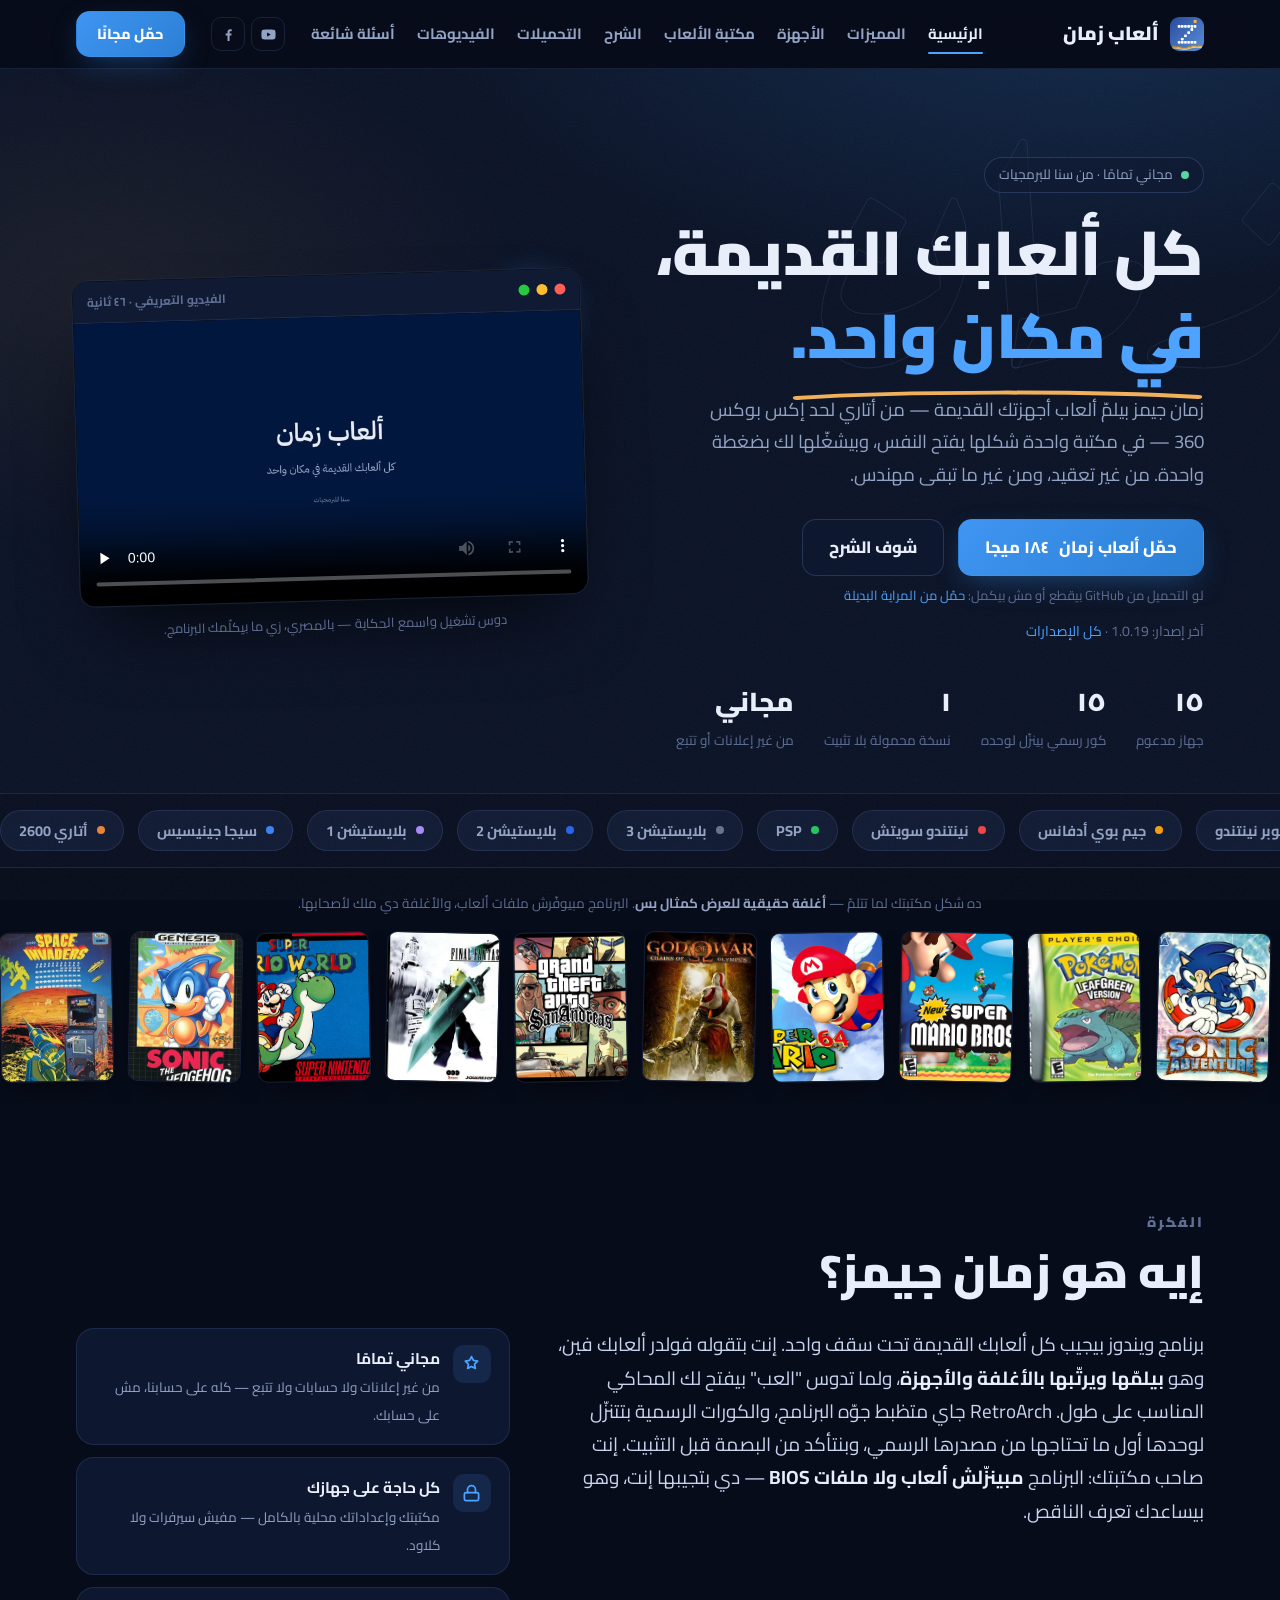
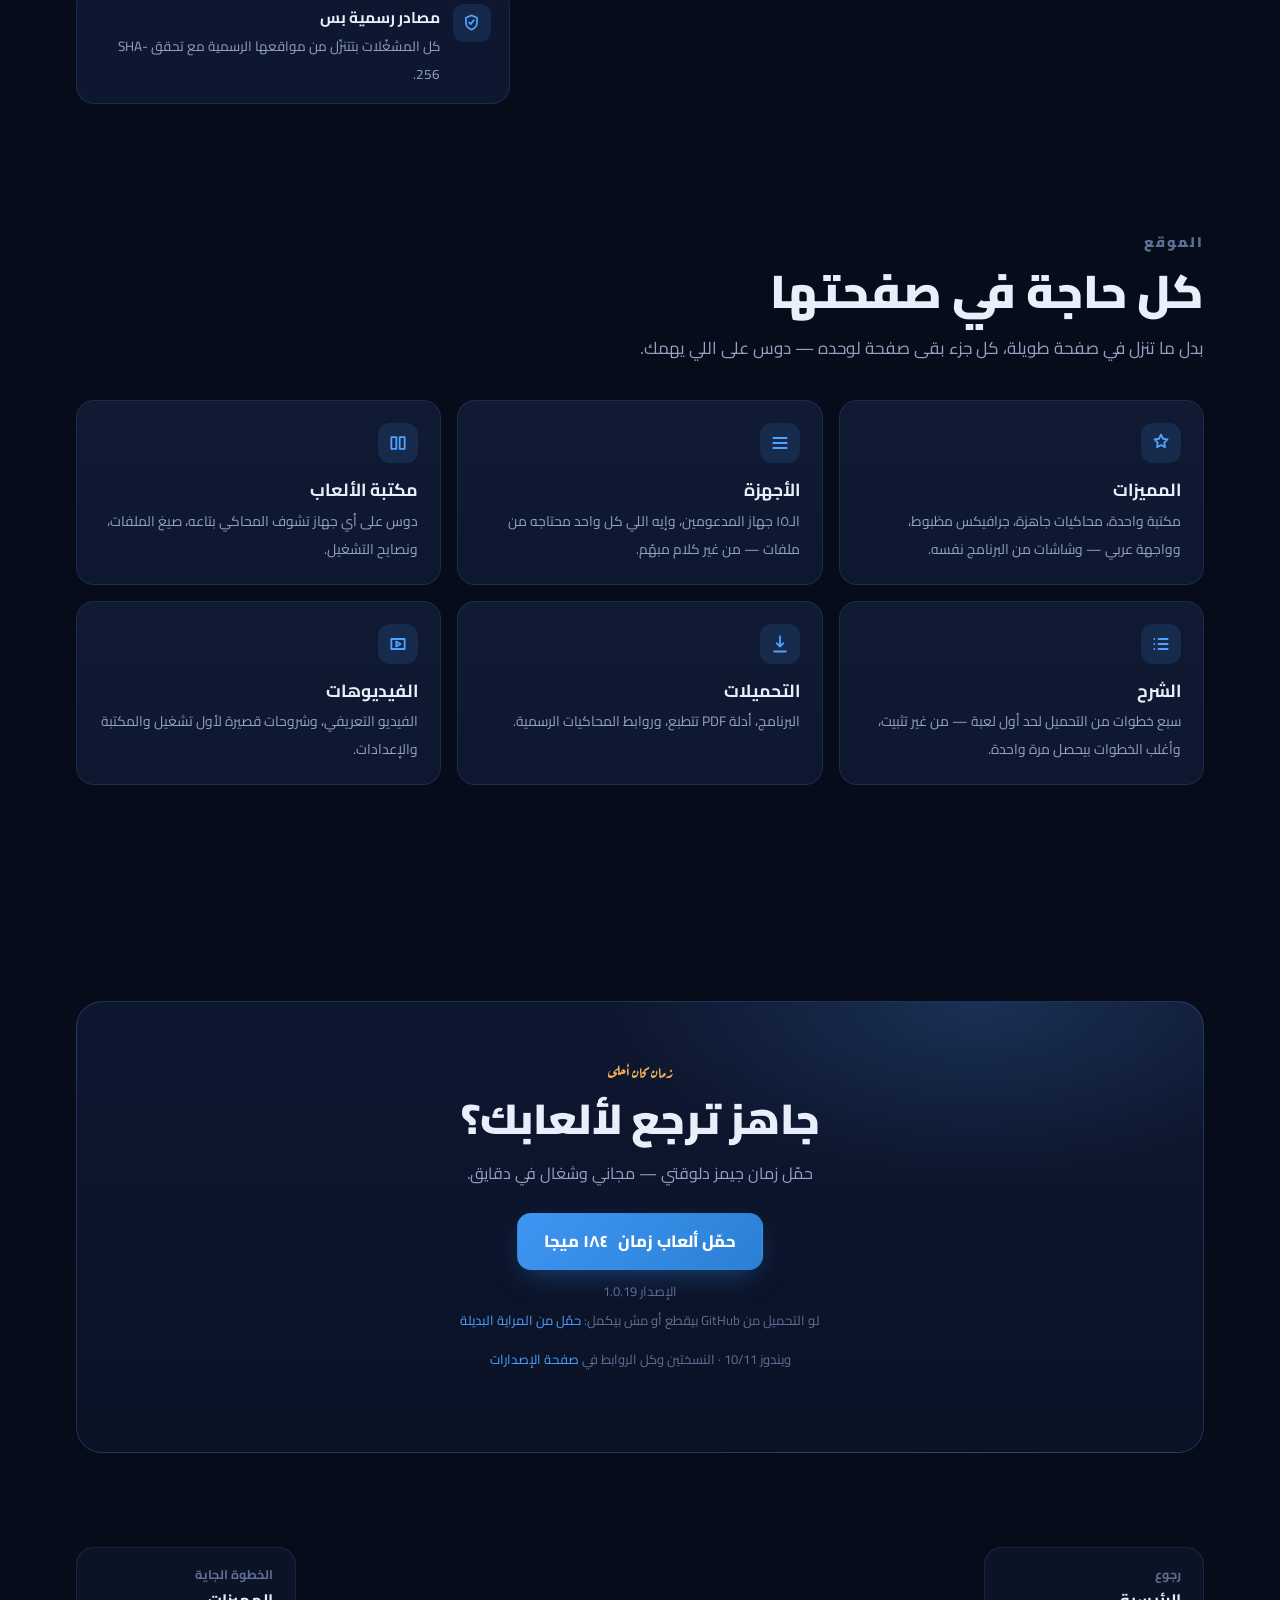
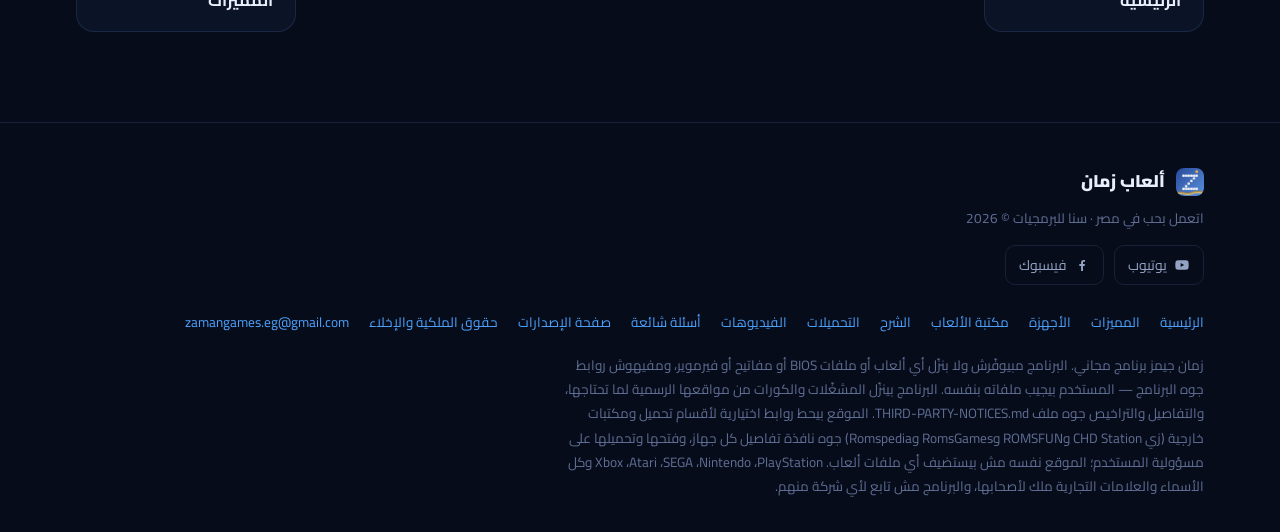
==== index.html @ a9e4652e "Point downloads to v1.0.19" ====
<!DOCTYPE html>
<html lang="ar" dir="rtl">
<head>
<meta charset="UTF-8">
<meta name="viewport" content="width=device-width, initial-scale=1.0">
<meta name="theme-color" content="#070c1a">
<title>ألعاب زمان — كل ألعابك القديمة في مكان واحد</title>
<meta name="description" content="زمان جيمز: مكتبة واحدة بتلمّ كل ألعابك القديمة على ويندوز، من أتاري لحد إكس بوكس 360. مجاني من سنا للبرمجيات.">
<meta property="og:title" content="ألعاب زمان — كل ألعابك القديمة في مكان واحد">
<meta property="og:description" content="زمان جيمز: مكتبة واحدة بتلمّ كل ألعابك القديمة على ويندوز، من أتاري لحد إكس بوكس 360. مجاني من سنا للبرمجيات.">
<meta property="og:image" content="https://zamangame.github.io/assets/og.webp">
<meta property="og:image:width" content="1200">
<meta property="og:image:height" content="630">
<meta property="og:url" content="https://zamangame.github.io/">
<meta name="twitter:card" content="summary_large_image">
<meta name="twitter:image" content="https://zamangame.github.io/assets/og.webp">
<meta property="og:type" content="website">
<link rel="icon" href="assets/logo.webp" type="image/webp">
<link rel="stylesheet" href="assets/site.css">
</head>
<body>
<header class="hdr">
  <div class="wrap">
    <a class="logo" href="index.html" aria-label="ألعاب زمان">
      <img src="assets/logo.webp" alt="" style="width:34px;height:34px;border-radius:9px">
      ألعاب زمان
    </a>
    <button class="nav-toggle" id="navToggle" aria-label="القائمة" aria-expanded="false" aria-controls="nav">☰</button>
    <nav class="nav" id="nav">
      <a href="index.html" class="active">الرئيسية</a>
      <a href="features.html">المميزات</a>
      <a href="systems.html">الأجهزة</a>
      <a href="library.html">مكتبة الألعاب</a>
      <a href="guide.html">الشرح</a>
      <a href="downloads.html">التحميلات</a>
      <a href="videos.html">الفيديوهات</a>
      <a href="faq.html">أسئلة شائعة</a>
    </nav>
    <div class="hdr-soc">
      <a href="https://www.youtube.com/@ZamanGamesEG" target="_blank" rel="noopener" aria-label="يوتيوب" title="يوتيوب"><svg viewBox="0 0 24 24" width="17" height="17" fill="currentColor" aria-hidden="true"><path d="M21.6 7.2a2.5 2.5 0 0 0-1.76-1.77C18.3 5 12 5 12 5s-6.3 0-7.84.43A2.5 2.5 0 0 0 2.4 7.2C2 8.76 2 12 2 12s0 3.24.4 4.8a2.5 2.5 0 0 0 1.76 1.77C5.7 19 12 19 12 19s6.3 0 7.84-.43a2.5 2.5 0 0 0 1.76-1.77C22 15.24 22 12 22 12s0-3.24-.4-4.8zM10 15V9l5.2 3z"/></svg></a>
      <a href="https://www.facebook.com/profile.php?id=61597162792718" target="_blank" rel="noopener" aria-label="فيسبوك" title="فيسبوك"><svg viewBox="0 0 24 24" width="17" height="17" fill="currentColor" aria-hidden="true"><path d="M13.5 21v-7.5h2.5l.4-3h-2.9V8.7c0-.9.3-1.4 1.5-1.4h1.5V4.6c-.3 0-1.2-.1-2.2-.1-2.2 0-3.7 1.3-3.7 3.8v2.2H8v3h2.6V21z"/></svg></a>
    </div>
    <a class="btn btn-p hdr-cta" href="downloads.html">حمّل مجانًا</a>
  </div>
</header>
<section class="hero" id="top">
  <div class="wm" aria-hidden="true">زمان</div>
  <div class="wrap">
    <div>
      <span class="chip"><span class="dot" style="background:var(--ok)"></span> مجاني تمامًا · من سنا للبرمجيات</span>
      <h1>كل ألعابك القديمة،<br><span class="hl">في مكان واحد.<svg viewBox="0 0 220 12" preserveAspectRatio="none"><path d="M3 9 C 60 2, 160 2, 217 8" stroke="#f2b05a" stroke-width="4" fill="none" stroke-linecap="round"/></svg></span></h1>
      <p class="lead">زمان جيمز بيلمّ ألعاب أجهزتك القديمة — من أتاري لحد إكس بوكس 360 — في مكتبة واحدة شكلها يفتح النفس، وبيشغّلها لك بضغطة واحدة. من غير تعقيد، ومن غير ما تبقى مهندس.</p>
      <div class="cta-row">
        <a class="btn btn-p js-dl" href="https://github.com/ZamanGame/zamangames-releases/releases/download/v1.0.19/ZamanGames-Windows-v1.0.19.zip" target="_blank" rel="noopener">حمّل ألعاب زمان <span class="dl-size"><span class="js-size">١٨٤ ميجا</span></span></a>
        <a class="btn btn-g" href="guide.html">شوف الشرح</a>
      </div>
      <p class="ver-line" style="margin:8px 0 0;font-size:13px;color:var(--dim)">لو التحميل من GitHub بيقطع أو مش بيكمل: <a href="https://archive.org/details/zamangames-windows-launcher" target="_blank" rel="noopener" style="color:var(--acc)">حمّل من المراية البديلة</a></p>
      <p class="ver-line" style="margin:12px 0 0;font-size:14px;color:var(--dim)"><span class="js-ver-hero">آخر إصدار: 1.0.19</span> · <a href="https://github.com/ZamanGame/zamangames-releases/releases/latest" target="_blank" rel="noopener" style="color:var(--acc)">كل الإصدارات</a></p>
      <div class="stats">
        <div class="stat"><b>١٥</b><span>جهاز مدعوم</span></div>
        <div class="stat"><b>١٥</b><span>كور رسمي بينزّل لوحده</span></div>
        <div class="stat"><b>١</b><span>نسخة محمولة بلا تثبيت</span></div>
        <div class="stat"><b>مجاني</b><span>من غير إعلانات أو تتبع</span></div>
      </div>
    </div>
    <div class="vid-card">
      <div class="win">
        <div class="win-bar"><i></i><i></i><i></i><span>الفيديو التعريفي · ٤٦ ثانية</span></div>
        <video src="assets/promo.mp4" poster="assets/poster.webp" controls preload="none" playsinline></video>
      </div>
      <div class="vid-note">دوس تشغيل واسمع الحكاية — بالمصري، زي ما بيكلّمك البرنامج.</div>
    </div>
  </div>
</section>

<div class="ticker" dir="ltr"><div class="ticker-track" id="tickerTrack"></div></div>

<section class="covers-sec" aria-label="أمثلة لشكل المكتبة">
  <div class="covers-note wrap">ده شكل مكتبتك لما تتلمّ — <b>أغلفة حقيقية للعرض كمثال بس</b>. البرنامج مبيوفّرش ملفات ألعاب، والأغلفة دي ملك لأصحابها.</div>
  <div class="covers" dir="ltr"><div class="covers-track" id="coversTrack"></div></div>
</section>
<section class="sec" id="idea">
  <div class="wrap">
    <div class="sec-no">الفكرة</div>
    <h2>إيه هو زمان جيمز؟</h2>
    <div class="idea">
      <p class="idea-txt reveal">برنامج ويندوز بيجيب كل ألعابك القديمة تحت سقف واحد. إنت بتقوله فولدر ألعابك فين، وهو <b>بيلمّها ويرتّبها بالأغلفة والأجهزة</b>، ولما تدوس "العب" بيفتح لك المحاكي المناسب على طول. RetroArch جاي متظبط جوّه البرنامج، والكورات الرسمية بتتنزّل لوحدها أول ما تحتاجها من مصدرها الرسمي، وبنتأكد من البصمة قبل التثبيت. إنت صاحب مكتبتك: البرنامج <b>مبينزّلش ألعاب ولا ملفات <bdi>BIOS</bdi></b> — دي بتجيبها إنت، وهو بيساعدك تعرف الناقص.</p>
      <div class="pillars">
        <div class="pillar reveal"><div class="ic"><svg width="19" height="19" viewBox="0 0 24 24" fill="none" stroke="currentColor" stroke-width="2.2" stroke-linecap="round" stroke-linejoin="round"><path d="M12 2l2.4 4.9 5.4.8-3.9 3.8.9 5.4-4.8-2.5-4.8 2.5.9-5.4L4.2 7.7l5.4-.8z"/></svg></div><div><b>مجاني تمامًا</b><span>من غير إعلانات ولا حسابات ولا تتبع — كله على حسابنا، مش على حسابك.</span></div></div>
        <div class="pillar reveal"><div class="ic"><svg width="19" height="19" viewBox="0 0 24 24" fill="none" stroke="currentColor" stroke-width="2.2" stroke-linecap="round" stroke-linejoin="round"><rect x="3" y="11" width="18" height="10" rx="2"/><path d="M7 11V7a5 5 0 0110 0v4"/></svg></div><div><b>كل حاجة على جهازك</b><span>مكتبتك وإعداداتك محلية بالكامل — مفيش سيرفرات ولا كلاود.</span></div></div>
        <div class="pillar reveal"><div class="ic"><svg width="19" height="19" viewBox="0 0 24 24" fill="none" stroke="currentColor" stroke-width="2.2" stroke-linecap="round" stroke-linejoin="round"><path d="M9 12l2 2 4-5M12 3l7 3v6c0 4.5-3 7.5-7 9-4-1.5-7-4.5-7-9V6z"/></svg></div><div><b>مصادر رسمية بس</b><span>كل المشغّلات بتتنزّل من مواقعها الرسمية مع تحقق SHA-256.</span></div></div>
      </div>
    </div>
  </div>
</section>

<section class="sec" id="explore">
  <div class="wrap">
    <div class="sec-no">الموقع</div>
    <h2>كل حاجة في صفحتها</h2>
    <p class="sec-sub">بدل ما تنزل في صفحة طويلة، كل جزء بقى صفحة لوحده — دوس على اللي يهمك.</p>
    <div class="pgrid">
      <a class="pcard" href="features.html">
        <div class="ic"><svg width="20" height="20" viewBox="0 0 24 24" fill="none" stroke="currentColor" stroke-width="2.2" stroke-linecap="round" stroke-linejoin="round"><path d="M12 2l2.4 4.9 5.4.8-3.9 3.8.9 5.4-4.8-2.5-4.8 2.5.9-5.4L4.2 7.7l5.4-.8z"/></svg></div>
        <b>المميزات</b><span>مكتبة واحدة، محاكيات جاهزة، جرافيكس مظبوط، وواجهة عربي — وشاشات من البرنامج نفسه.</span>
      </a>
      <a class="pcard" href="systems.html">
        <div class="ic"><svg width="20" height="20" viewBox="0 0 24 24" fill="none" stroke="currentColor" stroke-width="2.2" stroke-linecap="round" stroke-linejoin="round"><path d="M4 6h16M4 12h16M4 18h16"/></svg></div>
        <b>الأجهزة</b><span>الـ١٥ جهاز المدعومين، وإيه اللي كل واحد محتاجه من ملفات — من غير كلام مبهّم.</span>
      </a>
      <a class="pcard" href="library.html">
        <div class="ic"><svg width="20" height="20" viewBox="0 0 24 24" fill="none" stroke="currentColor" stroke-width="2.2" stroke-linecap="round" stroke-linejoin="round"><path d="M4 5h6v14H4zM14 5h6v14h-6z"/></svg></div>
        <b>مكتبة الألعاب</b><span>دوس على أي جهاز تشوف المحاكي بتاعه، صيغ الملفات، ونصايح التشغيل.</span>
      </a>
      <a class="pcard" href="guide.html">
        <div class="ic"><svg width="20" height="20" viewBox="0 0 24 24" fill="none" stroke="currentColor" stroke-width="2.2" stroke-linecap="round" stroke-linejoin="round"><path d="M9 6h11M9 12h11M9 18h11M4 6h.01M4 12h.01M4 18h.01"/></svg></div>
        <b>الشرح</b><span>سبع خطوات من التحميل لحد أول لعبة — من غير تثبيت، وأغلب الخطوات بيحصل مرة واحدة.</span>
      </a>
      <a class="pcard" href="downloads.html">
        <div class="ic"><svg width="20" height="20" viewBox="0 0 24 24" fill="none" stroke="currentColor" stroke-width="2.2" stroke-linecap="round" stroke-linejoin="round"><path d="M12 3v12m0 0l-4-4m4 4l4-4M5 21h14"/></svg></div>
        <b>التحميلات</b><span>البرنامج، أدلة PDF تتطبع، وروابط المحاكيات الرسمية.</span>
      </a>
      <a class="pcard" href="videos.html">
        <div class="ic"><svg width="20" height="20" viewBox="0 0 24 24" fill="none" stroke="currentColor" stroke-width="2.2" stroke-linecap="round" stroke-linejoin="round"><path d="M4 6h16v12H4zM10 9l5 3-5 3z"/></svg></div>
        <b>الفيديوهات</b><span>الفيديو التعريفي، وشروحات قصيرة لأول تشغيل والمكتبة والإعدادات.</span>
      </a>
    </div>
  </div>
</section>
<section class="sec">
  <div class="wrap">
    <div class="banner reveal">
      <div class="sec-tag">زمان كان أحلى</div>
      <h2>جاهز ترجع لألعابك؟</h2>
      <p>حمّل زمان جيمز دلوقتي — مجاني وشغال في دقايق.</p>
      <a class="btn btn-p js-dl" href="https://github.com/ZamanGame/zamangames-releases/releases/download/v1.0.19/ZamanGames-Windows-v1.0.19.zip" target="_blank" rel="noopener">حمّل ألعاب زمان <span class="dl-size"><span class="js-size">١٨٤ ميجا</span></span></a>
      <span class="js-ver" style="display:block;margin-top:10px;font-size:13px;color:var(--dim)">الإصدار 1.0.19</span>
      <span style="display:block;margin-top:6px;font-size:13px;color:var(--dim)">لو التحميل من GitHub بيقطع أو مش بيكمل: <a href="https://archive.org/details/zamangames-windows-launcher" target="_blank" rel="noopener" style="color:var(--acc)">حمّل من المراية البديلة</a></span>
      <p style="margin-top:16px;font-size:13px;color:var(--dim)">ويندوز 10/11 · النسختين وكل الروابط في <a href="https://github.com/ZamanGame/zamangames-releases/releases/latest" target="_blank" rel="noopener" style="color:var(--acc)">صفحة الإصدارات</a></p>
    </div>
  </div>
</section>

<div class="next">
  <a class="next-a" href="index.html"><small>رجوع</small><b>الرئيسية</b></a>
  <a class="next-a" href="features.html"><small>الخطوة الجاية</small><b>المميزات</b></a>
</div>
<footer>
  <div class="wrap">
    <div class="foot-grid">
      <div>
        <a class="logo" href="index.html" style="font-size:17px">
          <img src="assets/logo.webp" alt="" style="width:28px;height:28px;border-radius:8px">
          ألعاب زمان
        </a>
        <div style="margin-top:10px">اتعمل بحب في مصر · سنا للبرمجيات © 2026</div>
        <div class="foot-socials"><a class="foot-soc" href="https://www.youtube.com/@ZamanGamesEG" target="_blank" rel="noopener" aria-label="يوتيوب"><svg viewBox="0 0 24 24" width="16" height="16" fill="currentColor" aria-hidden="true"><path d="M21.6 7.2a2.5 2.5 0 0 0-1.76-1.77C18.3 5 12 5 12 5s-6.3 0-7.84.43A2.5 2.5 0 0 0 2.4 7.2C2 8.76 2 12 2 12s0 3.24.4 4.8a2.5 2.5 0 0 0 1.76 1.77C5.7 19 12 19 12 19s6.3 0 7.84-.43a2.5 2.5 0 0 0 1.76-1.77C22 15.24 22 12 22 12s0-3.24-.4-4.8zM10 15V9l5.2 3z"/></svg><span>يوتيوب</span></a><a class="foot-soc" href="https://www.facebook.com/profile.php?id=61597162792718" target="_blank" rel="noopener" aria-label="فيسبوك"><svg viewBox="0 0 24 24" width="16" height="16" fill="currentColor" aria-hidden="true"><path d="M13.5 21v-7.5h2.5l.4-3h-2.9V8.7c0-.9.3-1.4 1.5-1.4h1.5V4.6c-.3 0-1.2-.1-2.2-.1-2.2 0-3.7 1.3-3.7 3.8v2.2H8v3h2.6V21z"/></svg><span>فيسبوك</span></a></div>
      </div>
      <div class="foot-links">
        <a href="index.html">الرئيسية</a>
        <a href="features.html">المميزات</a>
        <a href="systems.html">الأجهزة</a>
        <a href="library.html">مكتبة الألعاب</a>
        <a href="guide.html">الشرح</a>
        <a href="downloads.html">التحميلات</a>
        <a href="videos.html">الفيديوهات</a>
        <a href="faq.html">أسئلة شائعة</a>
        <a href="https://github.com/ZamanGame/zamangames-releases/releases/latest" target="_blank" rel="noopener">صفحة الإصدارات</a>
        <a href="legal.html">حقوق الملكية والإخلاء</a>
        <a href="mailto:zamangames.eg@gmail.com">zamangames.eg@gmail.com</a>
      </div>
    </div>
    <p class="foot-legal">زمان جيمز برنامج مجاني. البرنامج مبيوفّرش ولا بنزّل أي ألعاب أو ملفات <bdi>BIOS</bdi> أو مفاتيح أو فيرموير، ومفيهوش روابط جوه البرنامج — المستخدم بيجيب ملفاته بنفسه. البرنامج بينزّل المشغّلات والكورات من مواقعها الرسمية لما تحتاجها، والتفاصيل والتراخيص جوه ملف <bdi>THIRD-PARTY-NOTICES.md</bdi>. الموقع بيحط روابط اختيارية لأقسام تحميل ومكتبات خارجية (زي <bdi>CHD Station</bdi> و<bdi>ROMSFUN</bdi> و<bdi>RomsGames</bdi> و<bdi>Romspedia</bdi>) جوه نافذة تفاصيل كل جهاز، وفتحها وتحميلها على مسؤولية المستخدم؛ الموقع نفسه مش بيستضيف أي ملفات ألعاب. <bdi>PlayStation</bdi>، <bdi>Nintendo</bdi>، <bdi>SEGA</bdi>، <bdi>Atari</bdi>، <bdi>Xbox</bdi> وكل الأسماء والعلامات التجارية ملك لأصحابها، والبرنامج مش تابع لأي شركة منهم.</p>
  </div>
</footer>

<script src="assets/site.js"></script>
<script src="assets/latest.js" defer></script>
</body>
</html>
---- assets/site.css ----
/* Zaman Games — shared styles (split out of the single page) */
@font-face{font-family:'Cairo';font-style:normal;font-weight:200 1000;font-display:swap;src:url(fonts/cairo-arabic.woff2) format('woff2');unicode-range:U+0600-06FF,U+0750-077F,U+0870-0891,U+0897-08E1,U+08E3-08FF,U+200C-200E,U+2010-2011,U+204F,U+2E41,U+FB50-FDFF,U+FE70-FE74,U+FE76-FEFC;}
@font-face{font-family:'Cairo';font-style:normal;font-weight:200 1000;font-display:swap;src:url(fonts/cairo-latin-ext.woff2) format('woff2');unicode-range:U+0100-02BA,U+02BD-02C5,U+02C7-02CC,U+02CE-02D7,U+02DD-02FF,U+0304,U+0308,U+0329,U+1D00-1DBF,U+1E00-1E9F,U+1EF2-1EFF,U+2020,U+20A0-20AB,U+20AD-20C4,U+2113,U+2C60-2C7F,U+A720-A7FF;}
@font-face{font-family:'Cairo';font-style:normal;font-weight:200 1000;font-display:swap;src:url(fonts/cairo-latin.woff2) format('woff2');unicode-range:U+0000-00FF,U+0131,U+0152-0153,U+02BB-02BC,U+02C6,U+02DA,U+02DC,U+0304,U+0308,U+0329,U+2000-206F,U+20AC,U+2122,U+2191,U+2193,U+2212,U+2215,U+FEFF,U+FFFD;}
@font-face{font-family:'Ruqaa';font-weight:700;font-display:swap;src:url(fonts/ArefRuqaa-Bold.ttf) format('truetype');}
:root{
  --bg:#070c1a; --bg2:#0a1226; --card:#101a33; --card2:#0e1730;
  --line:rgba(120,160,230,.14); --line2:rgba(120,160,230,.22);
  --txt:#e9eefb; --mut:#93a3c4; --dim:#5f6f95;
  --acc:#4da3ff; --acc2:#2b7fd4; --amber:#f2b05a; --ok:#5ad6a0; --warn:#ff8f7a;
  --rad:18px;
}
*{margin:0;padding:0;box-sizing:border-box}
html{scroll-behavior:smooth}
body{font-family:'Cairo',system-ui,sans-serif;background:var(--bg);color:var(--txt);line-height:1.75;overflow-x:hidden}
body::before{content:'';position:fixed;inset:0;pointer-events:none;z-index:1;opacity:.05;background-image:url("data:image/svg+xml,%3Csvg xmlns='http://www.w3.org/2000/svg' width='140' height='140'%3E%3Cfilter id='n'%3E%3CfeTurbulence type='fractalNoise' baseFrequency='.9' numOctaves='2'/%3E%3C/filter%3E%3Crect width='140' height='140' filter='url(%23n)'/%3E%3C/svg%3E")}
a{color:var(--acc);text-decoration:none}
img,video{max-width:100%;display:block}
.wrap{max-width:1180px;margin:0 auto;padding:0 26px;position:relative;z-index:2}
::selection{background:rgba(77,163,255,.35)}
h1,h2,h3{line-height:1.35;font-weight:900}
.chip{display:inline-flex;align-items:center;gap:8px;border:1px solid var(--line2);border-radius:999px;padding:5px 14px;font-size:13.5px;color:var(--mut);background:rgba(16,26,51,.6)}
.dot{width:8px;height:8px;border-radius:50%;display:inline-block}
.btn{display:inline-flex;align-items:center;gap:10px;font-weight:800;border-radius:14px;padding:13px 26px;font-size:16.5px;border:1px solid transparent;transition:transform .18s ease,box-shadow .18s ease;cursor:pointer}
.btn:hover{transform:translateY(-2px)}
.btn-p{background:linear-gradient(135deg,#3f95f2,#2b7fd4);color:#fff;box-shadow:0 10px 30px -10px rgba(43,127,212,.55)}
.btn-g{border-color:var(--line2);color:var(--txt);background:rgba(16,26,51,.55)}
.btn-g:hover{border-color:var(--acc)}
.sec{padding:96px 0 30px}
.sec-tag{font-family:'Ruqaa';color:var(--amber);font-size:15px;letter-spacing:0}
.sec-no{color:var(--dim);font-weight:900;font-size:14px;letter-spacing:2px}
.sec h2{font-size:clamp(30px,4.6vw,46px);margin:6px 0 12px}
.sec-sub{color:var(--mut);max-width:640px;font-size:17px}
/* ===== header ===== */
.hdr{position:sticky;top:0;z-index:50;backdrop-filter:blur(14px);background:rgba(7,12,26,.72);border-bottom:1px solid var(--line)}
.hdr .wrap{display:flex;align-items:center;gap:26px;height:68px}
.logo{display:flex;align-items:center;gap:11px;font-weight:900;font-size:19px;color:var(--txt)}
.logo svg{width:34px;height:34px}
.nav{display:flex;gap:22px;margin-inline-start:auto;font-size:15px;font-weight:700}
.nav a{color:var(--mut)}
.nav a:hover{color:var(--txt)}
.hdr .btn{padding:9px 20px;font-size:14.5px}
/* ===== hero ===== */
.hero{position:relative;padding:88px 0 40px;overflow:hidden;background:radial-gradient(1100px 500px at 85% -10%,rgba(43,127,212,.22),transparent 60%),radial-gradient(700px 420px at 8% 30%,rgba(242,176,90,.07),transparent 60%),var(--bg2)}
.hero .wrap{display:grid;grid-template-columns:1.05fr .95fr;gap:56px;align-items:center}
.wm{position:absolute;inset-inline-start:-2%;top:-4%;font-family:'Ruqaa';font-size:clamp(200px,26vw,380px);line-height:1;color:transparent;-webkit-text-stroke:1px rgba(120,160,230,.13);pointer-events:none;user-select:none}
.hero h1{font-size:clamp(38px,5.2vw,62px);margin:18px 0 16px}
.hero h1 .hl{position:relative;color:var(--acc);white-space:nowrap}
.hero h1 .hl svg{position:absolute;inset-inline:0;bottom:-8px;width:100%;height:12px}
.hero p.lead{color:var(--mut);font-size:18.5px;max-width:520px}
.cta-row{display:flex;gap:14px;margin-top:28px;flex-wrap:wrap}
.stats{display:flex;gap:30px;margin-top:36px;flex-wrap:wrap}
.stat b{font-size:26px;font-weight:900;color:var(--txt);display:block}
.stat span{color:var(--dim);font-size:13.5px}
.vid-card{position:relative;transform:rotate(-1.6deg)}
.vid-card::after{content:'';position:absolute;inset:-14px -10px auto auto;width:120px;height:120px;background:radial-gradient(circle,rgba(77,163,255,.35),transparent 70%);filter:blur(10px);z-index:-1}
.win{border:1px solid var(--line2);border-radius:16px;overflow:hidden;background:#000;box-shadow:0 40px 80px -30px rgba(0,0,0,.8)}
.win-bar{display:flex;align-items:center;gap:7px;background:#101a33;padding:10px 14px;border-bottom:1px solid var(--line)}
.win-bar i{width:11px;height:11px;border-radius:50%;display:block}
.win-bar i:nth-child(1){background:#ff5f57}.win-bar i:nth-child(2){background:#febc2e}.win-bar i:nth-child(3){background:#28c840}
.win-bar span{margin-inline-start:auto;color:var(--dim);font-size:12px;font-weight:700}
.vid-note{text-align:center;color:var(--dim);font-size:13px;margin-top:12px}
/* ===== ticker ===== */
.ticker{border-block:1px solid var(--line);background:rgba(10,18,38,.6);padding:16px 0;overflow:hidden}
.ticker-track{display:flex;gap:14px;width:max-content;animation:tk 42s linear infinite}
.ticker:hover .ticker-track{animation-play-state:paused}
@keyframes tk{to{transform:translateX(-50%)}}
.tk-item{display:flex;align-items:center;gap:9px;border:1px solid var(--line);background:var(--card);border-radius:999px;padding:7px 18px;font-size:14.5px;font-weight:700;color:var(--mut);white-space:nowrap}
/* ===== idea ===== */
.idea{display:grid;grid-template-columns:1.2fr .8fr;gap:44px;align-items:start;margin-top:26px}
.idea-txt{font-size:19px;color:#c9d4ee}
.idea-txt b{color:var(--txt)}
.pillars{display:grid;gap:12px}
.pillar{display:flex;gap:13px;align-items:flex-start;border:1px solid var(--line);background:var(--card2);border-radius:var(--rad);padding:16px 18px}
.pillar .ic{flex:none;width:38px;height:38px;border-radius:11px;background:rgba(77,163,255,.12);display:grid;place-items:center;color:var(--acc)}
.pillar b{display:block;font-size:15.5px}
.pillar span{color:var(--mut);font-size:13.5px;line-height:1.65}
/* ===== features ===== */
.feat-grid{display:grid;grid-template-columns:repeat(6,1fr);gap:18px;margin-top:40px}
.feat{border:1px solid var(--line);background:linear-gradient(180deg,var(--card),var(--card2));border-radius:var(--rad);padding:24px;position:relative;overflow:hidden;transition:border-color .2s,transform .2s}
.feat:hover{border-color:var(--line2);transform:translateY(-3px)}
.feat.big{grid-column:span 4}
.feat.half{grid-column:span 3}
.feat.third{grid-column:span 2}
.feat h3{font-size:20px;margin:14px 0 8px}
.feat p{color:var(--mut);font-size:14.5px}
.feat .ic{width:44px;height:44px;border-radius:13px;display:grid;place-items:center;background:rgba(77,163,255,.12);color:var(--acc)}
.feat.amber .ic{background:rgba(242,176,90,.12);color:var(--amber)}
.feat .shot{margin:-24px -24px 18px;border-bottom:1px solid var(--line)}
.feat .shot img{width:100%}
/* ===== systems ===== */
.sys-legend{display:flex;gap:10px;flex-wrap:wrap;margin:18px 0 26px}
.sys-group{margin-bottom:22px}
.sys-group h4{color:var(--dim);font-size:14px;font-weight:800;margin-bottom:12px;display:flex;align-items:center;gap:9px}
.sys-row{display:flex;flex-wrap:wrap;gap:11px}
.sys{display:flex;align-items:center;gap:10px;border:1px solid var(--line);background:var(--card2);border-radius:14px;padding:9px 16px 9px 13px;font-weight:800;font-size:15px}
.sys small{display:block;color:var(--dim);font-weight:600;font-size:11.5px}
.sys-note{border:1px dashed var(--line2);border-radius:var(--rad);padding:16px 20px;color:var(--mut);font-size:14.5px;margin-top:8px;background:rgba(16,26,51,.35)}
.sys-note b{color:var(--warn)}
/* ===== steps ===== */
.steps{margin-top:38px;display:grid;gap:0}
.step{display:grid;grid-template-columns:64px 1fr;gap:20px;padding:24px 0;border-bottom:1px solid var(--line);position:relative}
.step:last-child{border-bottom:0}
.step-n{width:52px;height:52px;border-radius:16px;border:1px solid var(--line2);background:var(--card);display:grid;place-items:center;font-weight:900;font-size:19px;color:var(--acc);font-family:'Cairo'}
.step h3{font-size:19px;margin-bottom:5px}
.step p{color:var(--mut);font-size:15px;max-width:720px}
.step code{background:rgba(77,163,255,.1);border:1px solid var(--line);border-radius:7px;padding:1px 8px;font-size:13px;color:#bcd6ff;direction:ltr;display:inline-block}
/* ===== videos ===== */
.vid-grid{display:grid;grid-template-columns:repeat(3,1fr);gap:18px;margin-top:38px}
.vid-item{border:1px solid var(--line);background:var(--card2);border-radius:var(--rad);overflow:hidden}
.vid-item .pad{padding:18px 20px}
.vid-item h3{font-size:17px}
.vid-item p{color:var(--mut);font-size:13.5px;margin-top:4px}
.vid-soon{border:1px dashed var(--line2);display:grid;place-items:center;min-height:210px;color:var(--dim);text-align:center;padding:20px;font-size:14.5px}
.demo-tag{display:inline-block;margin-top:8px;font-size:11.5px;color:var(--amber,#f59e0b);border:1px solid var(--line);border-radius:999px;padding:2px 10px}
/* ===== faq ===== */
.faq{max-width:820px;margin-top:34px}
.faq details{border:1px solid var(--line);background:var(--card2);border-radius:var(--rad);margin-bottom:12px;overflow:hidden}
.faq summary{cursor:pointer;list-style:none;padding:18px 22px;font-weight:800;font-size:16.5px;display:flex;align-items:center;gap:12px}
.faq summary::-webkit-details-marker{display:none}
.faq summary::after{content:'+';margin-inline-start:auto;color:var(--acc);font-size:22px;font-weight:400;transition:transform .2s}
.faq details[open] summary::after{transform:rotate(45deg)}
.faq .ans{padding:0 22px 20px;color:var(--mut);font-size:15px}
/* ===== cta / footer ===== */
.banner{margin:90px 0 0;border-radius:26px;border:1px solid var(--line2);background:radial-gradient(600px 300px at 80% 0%,rgba(77,163,255,.18),transparent 60%),linear-gradient(180deg,#0e1730,#0a1226);padding:56px 40px;text-align:center;position:relative;overflow:hidden}
.banner h2{font-size:clamp(28px,4vw,42px)}
.banner p{color:var(--mut);margin:10px 0 26px}
footer{border-top:1px solid var(--line);margin-top:90px;padding:44px 0 34px;color:var(--dim);font-size:13.5px}
.foot-grid{display:flex;flex-wrap:wrap;gap:26px;align-items:flex-start;justify-content:space-between}
.foot-links{display:flex;gap:20px;flex-wrap:wrap}
.foot-legal{max-width:640px;line-height:1.8;margin-top:18px}
.reveal{opacity:0;transform:translateY(22px);transition:opacity .7s ease,transform .7s ease}
.reveal.on{opacity:1;transform:none}
@media(max-width:980px){
  .hero .wrap{grid-template-columns:1fr}
  .vid-card{transform:none}
  .idea{grid-template-columns:1fr}
  .feat.big,.feat.half,.feat.third{grid-column:span 6}
  .vid-grid{grid-template-columns:1fr}
  .nav{display:none}
  .sec{padding:70px 0 20px}
}

/* ===== covers strip ===== */
.covers-sec{padding:8px 0 10px}
.covers-note{font-size:13.5px;color:var(--dim);text-align:center;padding:16px 26px 14px}
.covers-note b{color:var(--mut)}
.covers{overflow:hidden;padding:2px 0 22px}
.covers-track{display:flex;gap:16px;width:max-content;animation:tk 60s linear infinite}
.covers:hover .covers-track{animation-play-state:paused}
.covers-track img{height:150px;width:auto;aspect-ratio:3/4;object-fit:cover;border-radius:10px;border:1px solid var(--line);box-shadow:0 12px 30px -12px rgba(0,0,0,.7);transform:rotate(-1deg)}
.covers-track img:nth-child(2n){transform:rotate(1.2deg)}
/* ===== downloads ===== */
.dl-grid{display:grid;grid-template-columns:repeat(2,1fr);gap:18px;margin-top:36px}
.dl{border:1px solid var(--line);background:linear-gradient(180deg,var(--card),var(--card2));border-radius:var(--rad);padding:24px}
.dl h3{font-size:19px;margin-bottom:8px;display:flex;align-items:center;gap:10px}
.dl p{color:var(--mut);font-size:14.5px}
.dl .row{display:flex;gap:12px;flex-wrap:wrap;margin-top:16px}
.dl-file{display:flex;align-items:center;justify-content:space-between;gap:14px;border:1px solid var(--line);border-radius:13px;padding:12px 16px;margin-top:10px;background:rgba(10,18,38,.5)}
.dl-file b{font-size:15px}
.dl-file span{color:var(--dim);font-size:12.5px;display:block}
.dl-file a{flex:none}
.emu-links{display:flex;flex-wrap:wrap;gap:9px;margin-top:14px}
.emu-links a{border:1px solid var(--line);border-radius:999px;padding:5px 14px;font-size:13px;color:var(--mut);background:rgba(10,18,38,.5)}
.emu-links a:hover{color:var(--txt);border-color:var(--acc)}
@media(max-width:980px){.dl-grid{grid-template-columns:1fr}}

/* ===== games library ===== */
.con-grid{display:grid;grid-template-columns:repeat(auto-fill,minmax(200px,1fr));gap:14px;margin-top:34px}
.con{border:1px solid var(--line);background:linear-gradient(180deg,var(--card),var(--card2));border-radius:var(--rad);padding:20px 18px 16px;cursor:pointer;text-align:center;transition:transform .18s,border-color .18s;position:relative;overflow:hidden}
.con:hover{transform:translateY(-4px);border-color:var(--c,#4da3ff)}
.con .wm2{font-weight:900;font-size:clamp(14px,1.45vw,17px);line-height:1.3;color:var(--c,#4da3ff);letter-spacing:.4px;height:28px;white-space:nowrap;display:flex;align-items:center;justify-content:center}
.con-art{height:132px;display:flex;align-items:center;justify-content:center;margin:2px 0 4px}
.con-shot{width:100%;height:100%;object-fit:contain;filter:drop-shadow(0 10px 12px rgba(0,0,0,.5))}
.con-logo{height:40px;display:flex;align-items:center;justify-content:center;margin-bottom:6px}
.con-logo img{width:100%;max-width:140px;height:100%;object-fit:contain;filter:drop-shadow(0 3px 6px rgba(0,0,0,.65))}
.m-visual{flex:0 0 140px}
.m-head .con-art{height:104px;margin:0}
.m-head .con-logo{height:auto;margin:0}
.m-head .con-logo img{max-width:100px;max-height:38px}
.con .ar{color:var(--txt);font-weight:800;font-size:15px;margin-top:8px}
.modal{position:fixed;inset:0;z-index:100;display:none;align-items:center;justify-content:center;padding:20px;background:rgba(4,8,18,.82);backdrop-filter:blur(8px)}
.modal.open{display:flex}
.modal-box{background:linear-gradient(180deg,#101a33,#0b1330);border:1px solid var(--line2);border-radius:22px;max-width:760px;width:100%;max-height:88vh;overflow:auto;padding:30px;position:relative}
.modal-x{position:absolute;top:16px;inset-inline-start:16px;width:36px;height:36px;border-radius:11px;border:1px solid var(--line2);background:rgba(16,26,51,.7);color:var(--mut);font-size:19px;cursor:pointer;display:grid;place-items:center}
.modal-x:hover{color:var(--txt)}
.m-head{display:flex;align-items:center;gap:16px;margin-bottom:18px;padding-inline-end:44px}
.m-head .wm3{font-weight:900;font-size:26px}
.m-body{display:grid;grid-template-columns:170px 1fr;gap:22px;align-items:start}
.m-cover{width:170px;aspect-ratio:3/4;object-fit:cover;border-radius:13px;border:1px solid var(--line2);box-shadow:0 16px 40px -14px rgba(0,0,0,.75)}
.m-cover.ph{aspect-ratio:3/4;display:grid;place-items:center;background:rgba(77,163,255,.06);font-weight:900;font-size:15px;text-align:center;padding:10px}
.m-rows{display:grid;gap:10px}
.m-row{display:flex;gap:10px;align-items:flex-start;font-size:14.5px}
.m-row b{color:var(--dim);min-width:104px;font-size:13px;padding-top:2px}
.m-row .v{color:#c9d4ee}
.m-row .v code{background:rgba(77,163,255,.1);border:1px solid var(--line);border-radius:6px;padding:0 7px;font-size:12px;direction:ltr;display:inline-block;margin:1px}
.m-guide{margin-top:16px;border:1px dashed var(--line2);border-radius:13px;padding:13px 16px;color:var(--mut);font-size:14px;background:rgba(16,26,51,.4)}
.m-guide b{color:var(--amber)}
.m-actions{display:flex;flex-wrap:wrap;align-items:center;gap:10px;margin-top:16px;padding-top:14px;border-top:1px solid var(--line)}
.m-actions small{width:100%;color:var(--dim);font-size:12.5px;line-height:1.7}
.m-dl{padding:9px 16px;font-size:13.5px}
@media(max-width:640px){.m-body{grid-template-columns:1fr}.m-cover{width:130px}}

/* ===== multi-page additions ===== */
.nav-toggle{display:none;margin-inline-start:auto;width:42px;height:42px;border-radius:12px;border:1px solid var(--line2);background:rgba(16,26,51,.7);color:var(--txt);font-size:18px;line-height:1;cursor:pointer;place-items:center}
.nav a.active{color:var(--txt)}
.nav a.active::after{content:'';position:absolute;inset-inline:0;bottom:-7px;height:2px;border-radius:2px;background:var(--acc)}
.nav a{position:relative}
.phead{padding:54px 0 6px;background:radial-gradient(900px 380px at 88% -40%,rgba(43,127,212,.18),transparent 62%),var(--bg2);border-bottom:1px solid var(--line)}
.crumb{color:var(--dim);font-size:13.5px;font-weight:700;display:flex;gap:8px;align-items:center}
.crumb a{color:var(--mut)}
.crumb a:hover{color:var(--acc)}
.phead h1{font-size:clamp(30px,4.4vw,46px);margin:8px 0 0}
.phead .lead{color:var(--mut);font-size:17px;max-width:700px;margin-top:8px}
.phead + .sec{padding-top:44px}
.pgrid{display:grid;grid-template-columns:repeat(3,1fr);gap:16px;margin-top:36px}
.pcard{display:block;border:1px solid var(--line);background:linear-gradient(180deg,var(--card),var(--card2));border-radius:var(--rad);padding:22px;transition:transform .18s,border-color .18s}
.pcard:hover{transform:translateY(-3px);border-color:var(--line2)}
.pcard .ic{width:40px;height:40px;border-radius:12px;display:grid;place-items:center;background:rgba(77,163,255,.12);color:var(--acc);margin-bottom:12px}
.pcard b{display:block;font-size:17.5px;color:var(--txt)}
.pcard span{color:var(--mut);font-size:13.8px;line-height:1.7}
.next{margin:64px auto 0;max-width:1180px;padding:0 26px;display:flex;gap:14px;justify-content:space-between;flex-wrap:wrap}
.next-a{display:block;min-width:220px;border:1px solid var(--line);background:rgba(16,26,51,.55);border-radius:var(--rad);padding:16px 22px;transition:border-color .18s,transform .18s}
.next-a:hover{border-color:var(--acc);transform:translateY(-2px)}
.next-a small{display:block;color:var(--dim);font-size:12.5px;font-weight:700}
.next-a b{color:var(--txt);font-size:16.5px}

/* ===== legal page ===== */
.legal{max-width:860px;margin-top:6px}
.legal h3{font-size:20.5px;margin:34px 0 10px;display:flex;align-items:center;gap:10px}
.legal h3:first-child{margin-top:0}
.legal h3 .n{font-family:'Ruqaa';font-size:15px;color:var(--amber);font-weight:400}
.legal p{color:#c9d4ee;font-size:16px;margin-bottom:12px}
.legal ul{margin:0 20px 8px 0;color:var(--mut);font-size:15.5px;line-height:1.85}
.legal li{margin-bottom:8px}
.legal b{color:var(--txt)}
.legal code{background:rgba(77,163,255,.1);border:1px solid var(--line);border-radius:6px;padding:1px 7px;font-size:13px;direction:ltr;display:inline-block}
.legal .note{margin-top:34px;border:1px solid var(--line2);border-radius:var(--rad);padding:18px 22px;background:rgba(16,26,51,.5);color:var(--mut);font-size:14.5px}
@media(max-width:560px){.legal ul{margin-inline:14px 0}}
@media(max-width:980px){
  .nav{display:none}
  .nav.open{display:flex;position:absolute;top:68px;inset-inline:0;margin:0;flex-direction:column;gap:2px;background:#0a1226;border-bottom:1px solid var(--line2);padding:10px 18px 16px;box-shadow:0 24px 40px -20px rgba(0,0,0,.8)}
  .nav.open a{padding:11px 6px;border-bottom:1px solid var(--line);font-size:16px}
  .nav.open a:last-child{border-bottom:0}
  .nav.open a.active::after{display:none}
  .nav-toggle{display:grid}
  .hdr .btn{padding:8px 14px;font-size:13.5px}
  .pgrid{grid-template-columns:1fr}
  .phead{padding:38px 0 4px}
}
@media(max-width:560px){
  .hdr .wrap{gap:10px}
  .logo{font-size:16.5px;white-space:nowrap}
  .logo img{width:30px!important;height:30px!important;border-radius:8px}
  .hdr-cta{padding:8px 13px;font-size:13px;white-space:nowrap}
  .stats{display:grid;grid-template-columns:1fr 1fr;gap:14px 16px}
  .phead h1{font-size:clamp(26px,7vw,34px)}
}
.dl-size{display:inline-flex;align-items:baseline}

.hdr-soc{display:flex;gap:6px;align-items:center}
.hdr-soc a{display:grid;place-items:center;width:34px;height:34px;border-radius:10px;color:var(--mut);border:1px solid var(--line)}
.hdr-soc a:hover{color:var(--txt);border-color:var(--line2)}
@media(max-width:900px){.hdr-soc{display:none}}
.foot-links a.foot-soc{display:inline-flex;align-items:center;gap:7px}
.foot-socials{display:flex;gap:10px;margin-top:14px}.foot-socials a.foot-soc{display:inline-flex;align-items:center;gap:7px;padding:7px 13px;border:1px solid var(--line);border-radius:10px;color:var(--mut);font-size:14px}.foot-socials a.foot-soc:hover{color:var(--txt);border-color:var(--line2)}
@media(max-width:560px){.con-grid{grid-template-columns:repeat(2,1fr);gap:10px}.con{padding:14px 8px 12px}.con-art{height:92px}.con-logo{height:32px}.con .wm2{font-size:13px}}
.exp-tag{position:absolute;top:10px;inset-inline-start:10px;font-size:11px;font-weight:800;color:var(--amber,#e8b866);border:1px solid currentColor;border-radius:999px;padding:1px 8px}.exp-tag.in{position:static;display:inline-block;margin-inline-start:6px}
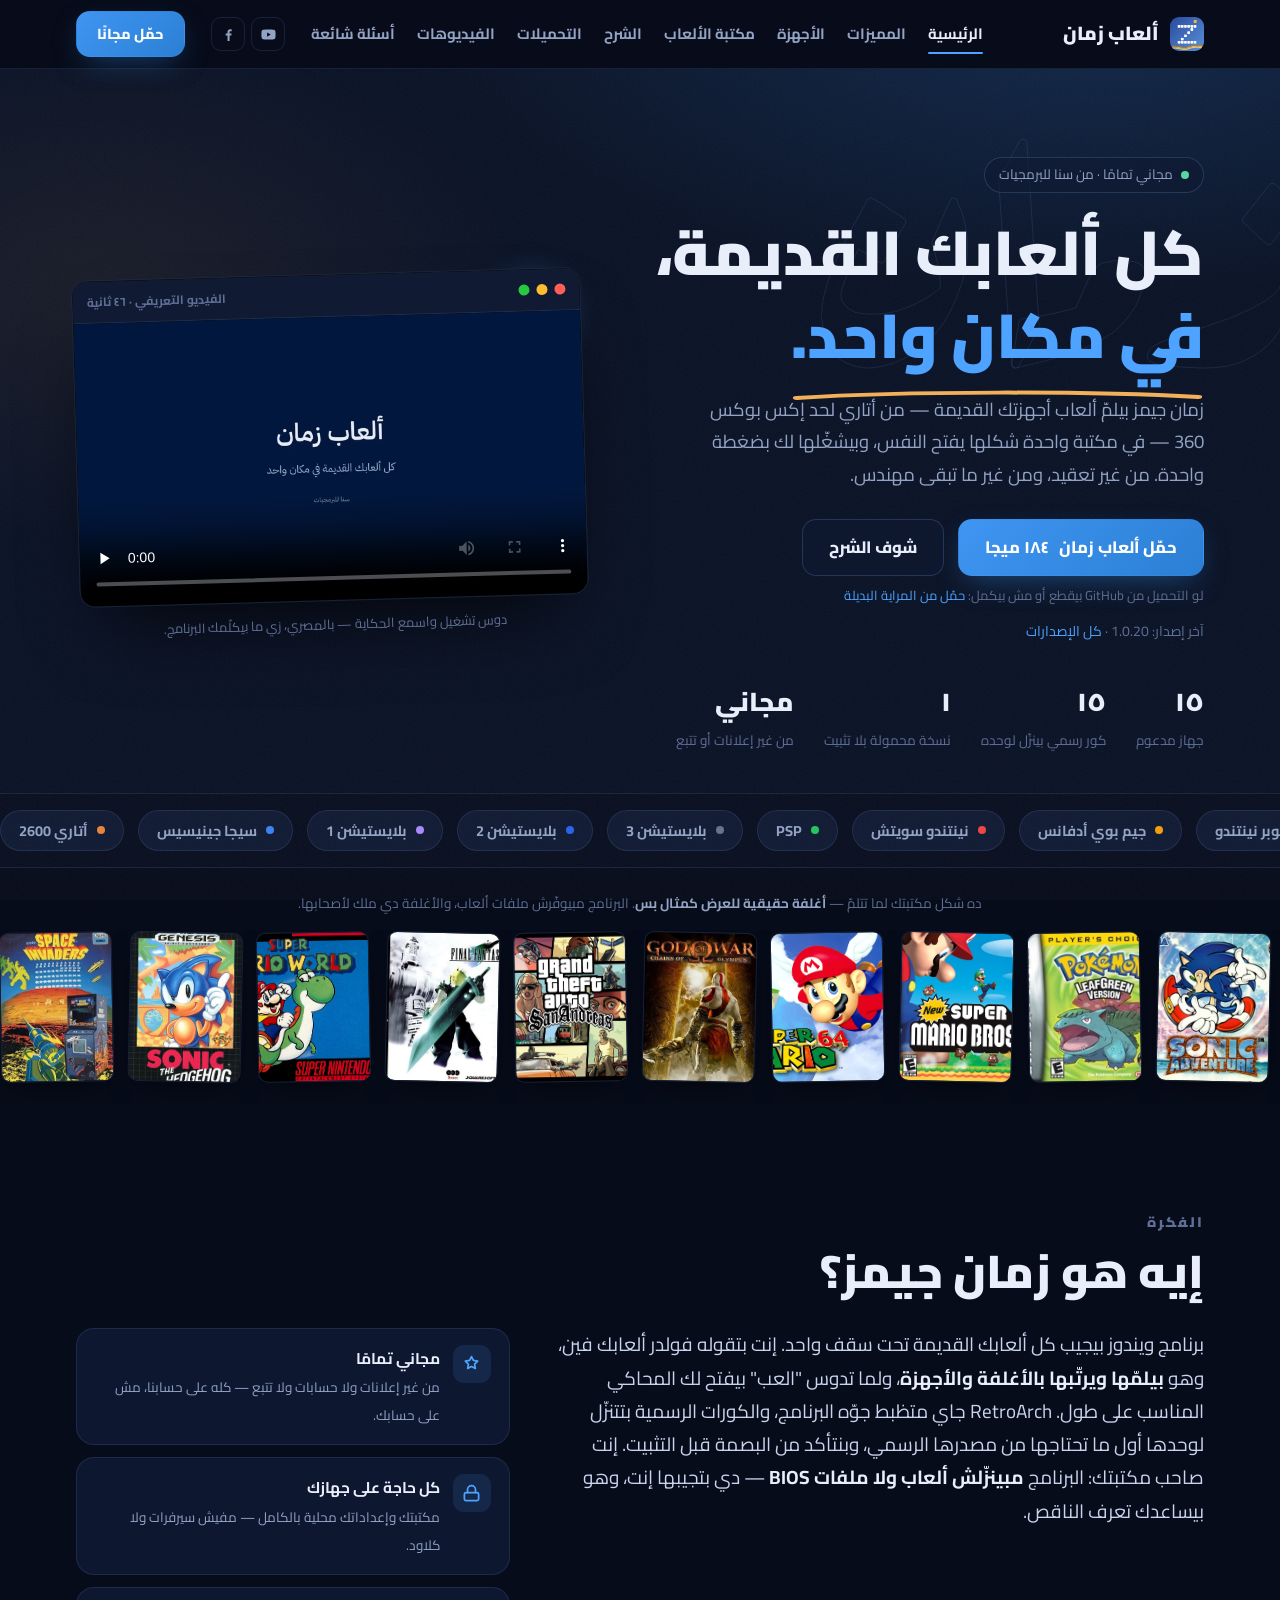
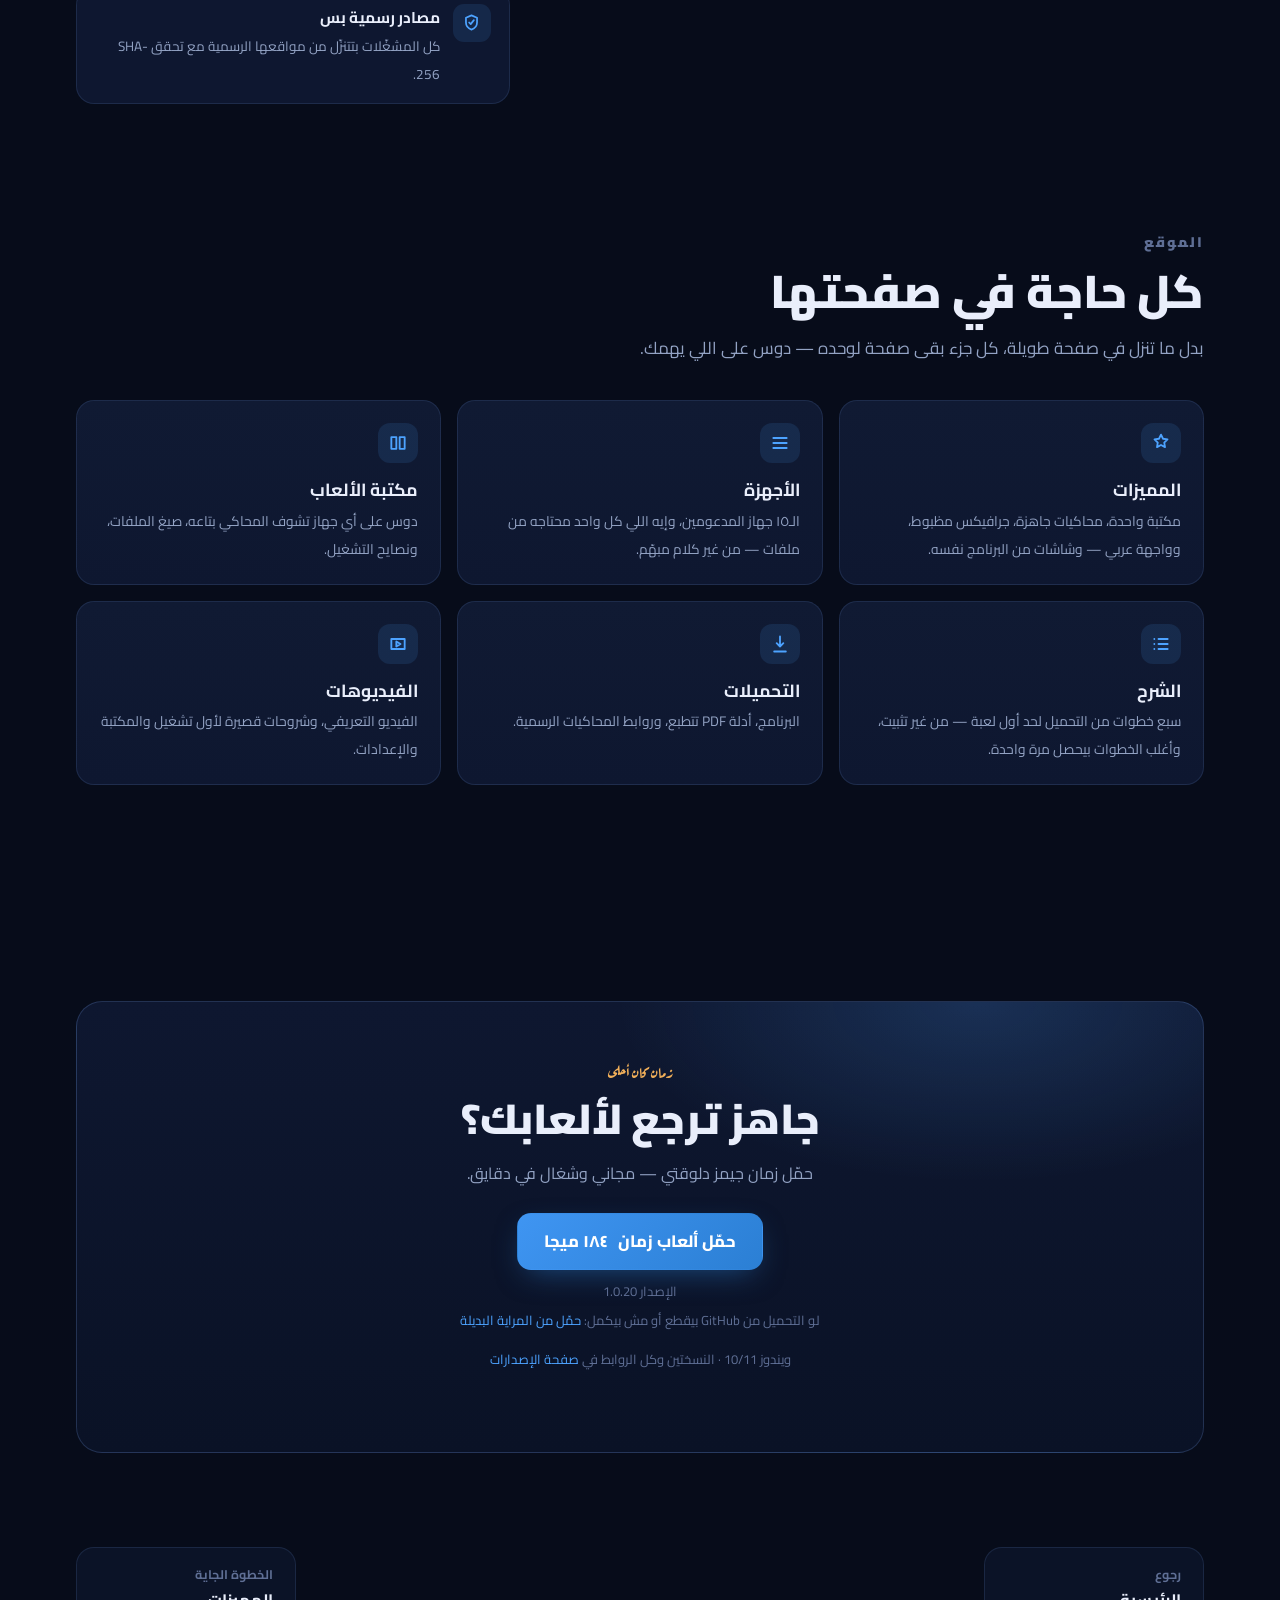
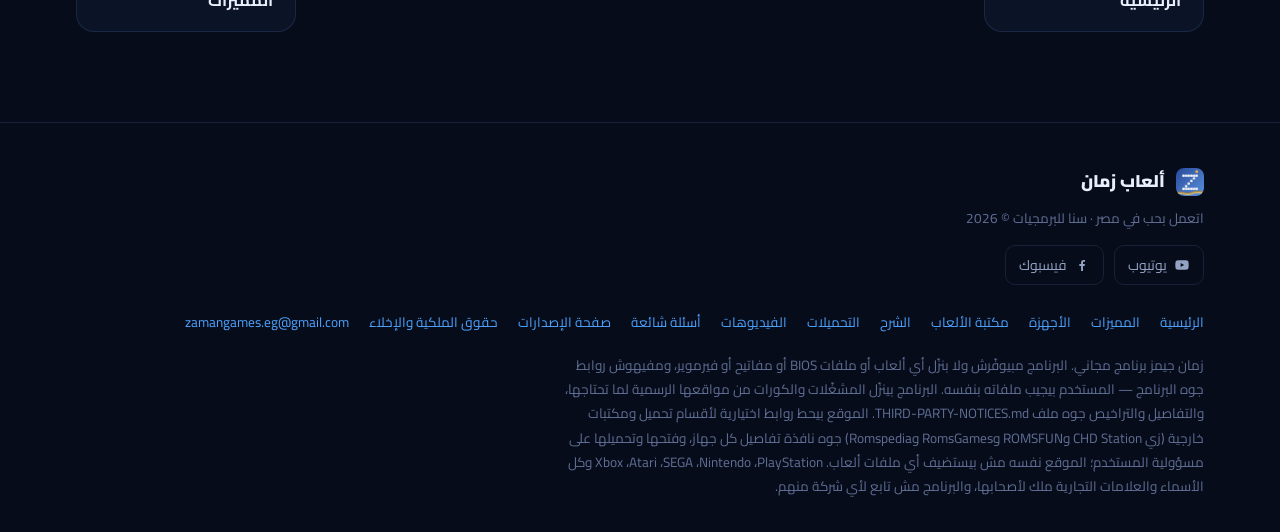
==== commit 89aa8380: "Point downloads to v1.0.20" ====
--- a/index.html
+++ b/index.html
@@ -51,11 +51,11 @@
       <h1>كل ألعابك القديمة،<br><span class="hl">في مكان واحد.<svg viewBox="0 0 220 12" preserveAspectRatio="none"><path d="M3 9 C 60 2, 160 2, 217 8" stroke="#f2b05a" stroke-width="4" fill="none" stroke-linecap="round"/></svg></span></h1>
       <p class="lead">زمان جيمز بيلمّ ألعاب أجهزتك القديمة — من أتاري لحد إكس بوكس 360 — في مكتبة واحدة شكلها يفتح النفس، وبيشغّلها لك بضغطة واحدة. من غير تعقيد، ومن غير ما تبقى مهندس.</p>
       <div class="cta-row">
-        <a class="btn btn-p js-dl" href="https://github.com/ZamanGame/zamangames-releases/releases/download/v1.0.19/ZamanGames-Windows-v1.0.19.zip" target="_blank" rel="noopener">حمّل ألعاب زمان <span class="dl-size"><span class="js-size">١٨٤ ميجا</span></span></a>
+        <a class="btn btn-p js-dl" href="https://github.com/ZamanGame/zamangames-releases/releases/download/v1.0.20/ZamanGames-Windows-v1.0.20.zip" target="_blank" rel="noopener">حمّل ألعاب زمان <span class="dl-size"><span class="js-size">١٨٤ ميجا</span></span></a>
         <a class="btn btn-g" href="guide.html">شوف الشرح</a>
       </div>
       <p class="ver-line" style="margin:8px 0 0;font-size:13px;color:var(--dim)">لو التحميل من GitHub بيقطع أو مش بيكمل: <a href="https://archive.org/details/zamangames-windows-launcher" target="_blank" rel="noopener" style="color:var(--acc)">حمّل من المراية البديلة</a></p>
-      <p class="ver-line" style="margin:12px 0 0;font-size:14px;color:var(--dim)"><span class="js-ver-hero">آخر إصدار: 1.0.19</span> · <a href="https://github.com/ZamanGame/zamangames-releases/releases/latest" target="_blank" rel="noopener" style="color:var(--acc)">كل الإصدارات</a></p>
+      <p class="ver-line" style="margin:12px 0 0;font-size:14px;color:var(--dim)"><span class="js-ver-hero">آخر إصدار: 1.0.20</span> · <a href="https://github.com/ZamanGame/zamangames-releases/releases/latest" target="_blank" rel="noopener" style="color:var(--acc)">كل الإصدارات</a></p>
       <div class="stats">
         <div class="stat"><b>١٥</b><span>جهاز مدعوم</span></div>
         <div class="stat"><b>١٥</b><span>كور رسمي بينزّل لوحده</span></div>
@@ -133,8 +133,8 @@
       <div class="sec-tag">زمان كان أحلى</div>
       <h2>جاهز ترجع لألعابك؟</h2>
       <p>حمّل زمان جيمز دلوقتي — مجاني وشغال في دقايق.</p>
-      <a class="btn btn-p js-dl" href="https://github.com/ZamanGame/zamangames-releases/releases/download/v1.0.19/ZamanGames-Windows-v1.0.19.zip" target="_blank" rel="noopener">حمّل ألعاب زمان <span class="dl-size"><span class="js-size">١٨٤ ميجا</span></span></a>
-      <span class="js-ver" style="display:block;margin-top:10px;font-size:13px;color:var(--dim)">الإصدار 1.0.19</span>
+      <a class="btn btn-p js-dl" href="https://github.com/ZamanGame/zamangames-releases/releases/download/v1.0.20/ZamanGames-Windows-v1.0.20.zip" target="_blank" rel="noopener">حمّل ألعاب زمان <span class="dl-size"><span class="js-size">١٨٤ ميجا</span></span></a>
+      <span class="js-ver" style="display:block;margin-top:10px;font-size:13px;color:var(--dim)">الإصدار 1.0.20</span>
       <span style="display:block;margin-top:6px;font-size:13px;color:var(--dim)">لو التحميل من GitHub بيقطع أو مش بيكمل: <a href="https://archive.org/details/zamangames-windows-launcher" target="_blank" rel="noopener" style="color:var(--acc)">حمّل من المراية البديلة</a></span>
       <p style="margin-top:16px;font-size:13px;color:var(--dim)">ويندوز 10/11 · النسختين وكل الروابط في <a href="https://github.com/ZamanGame/zamangames-releases/releases/latest" target="_blank" rel="noopener" style="color:var(--acc)">صفحة الإصدارات</a></p>
     </div>
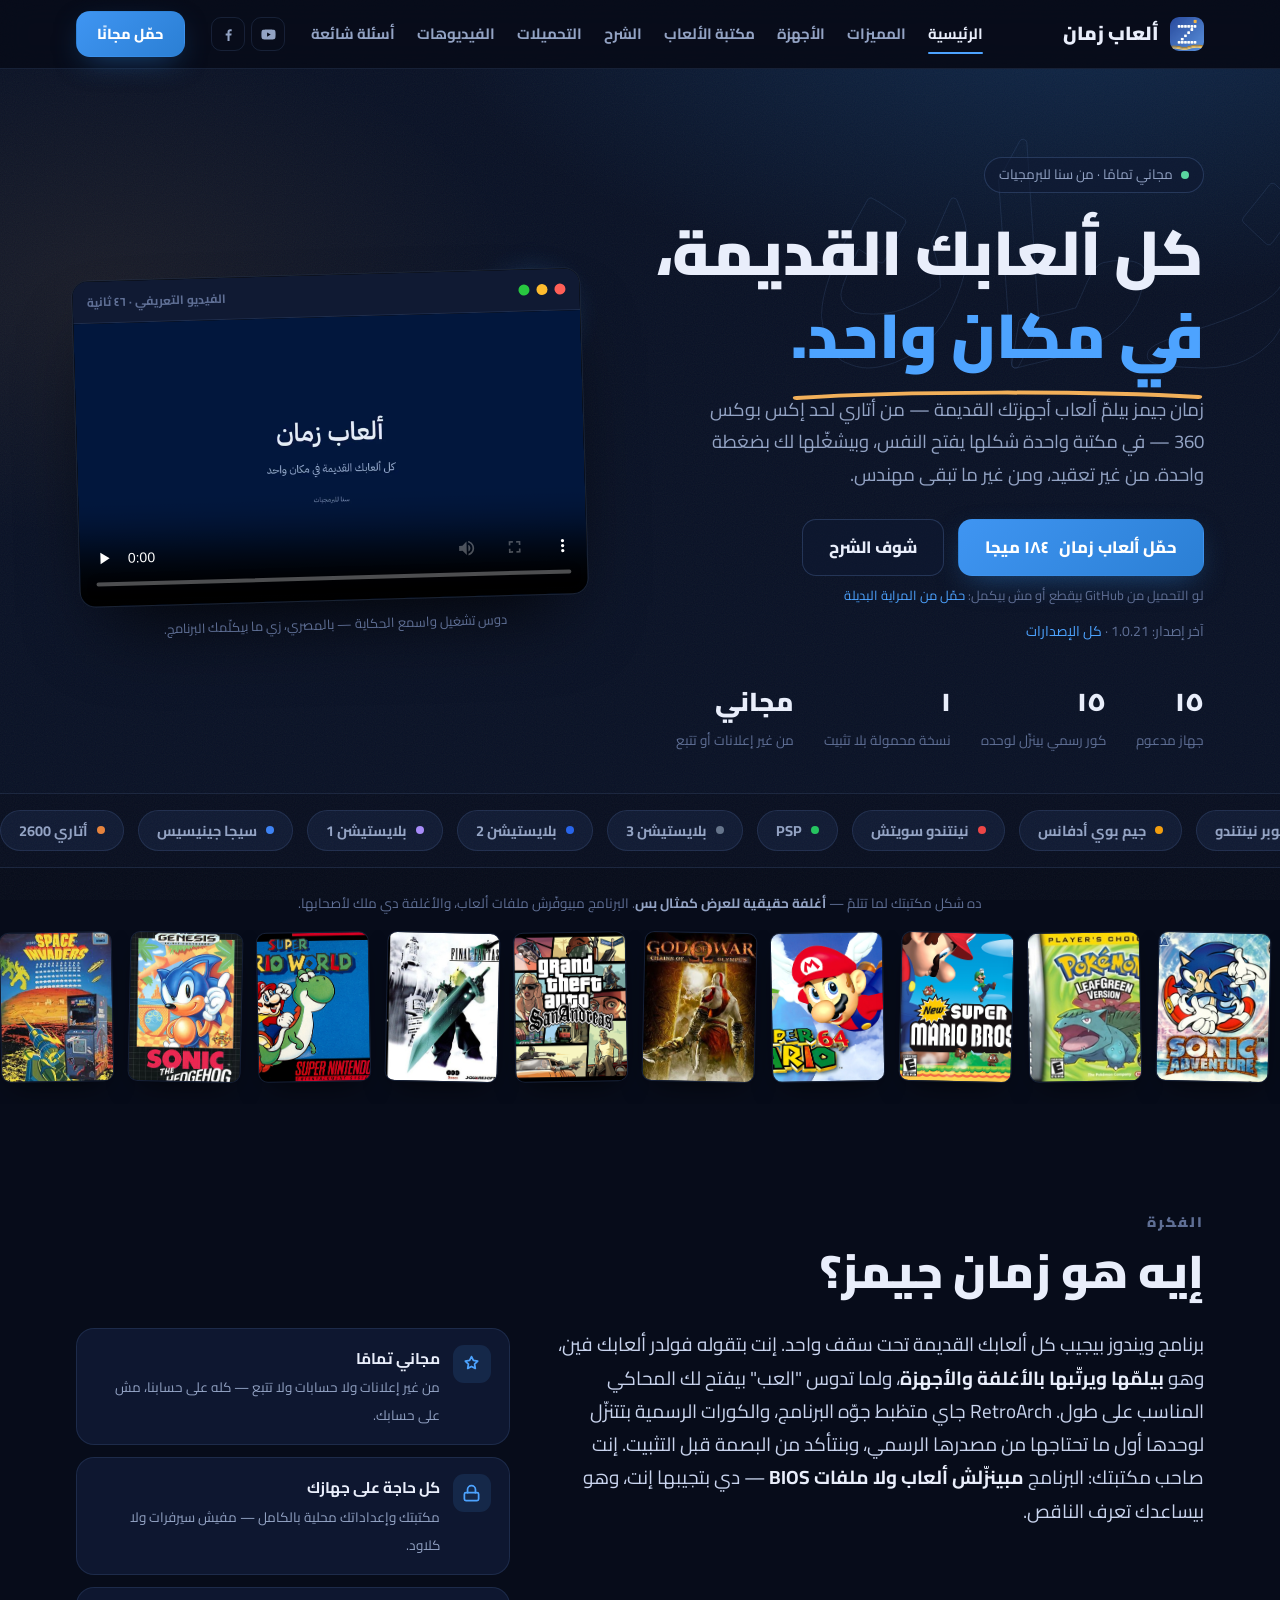
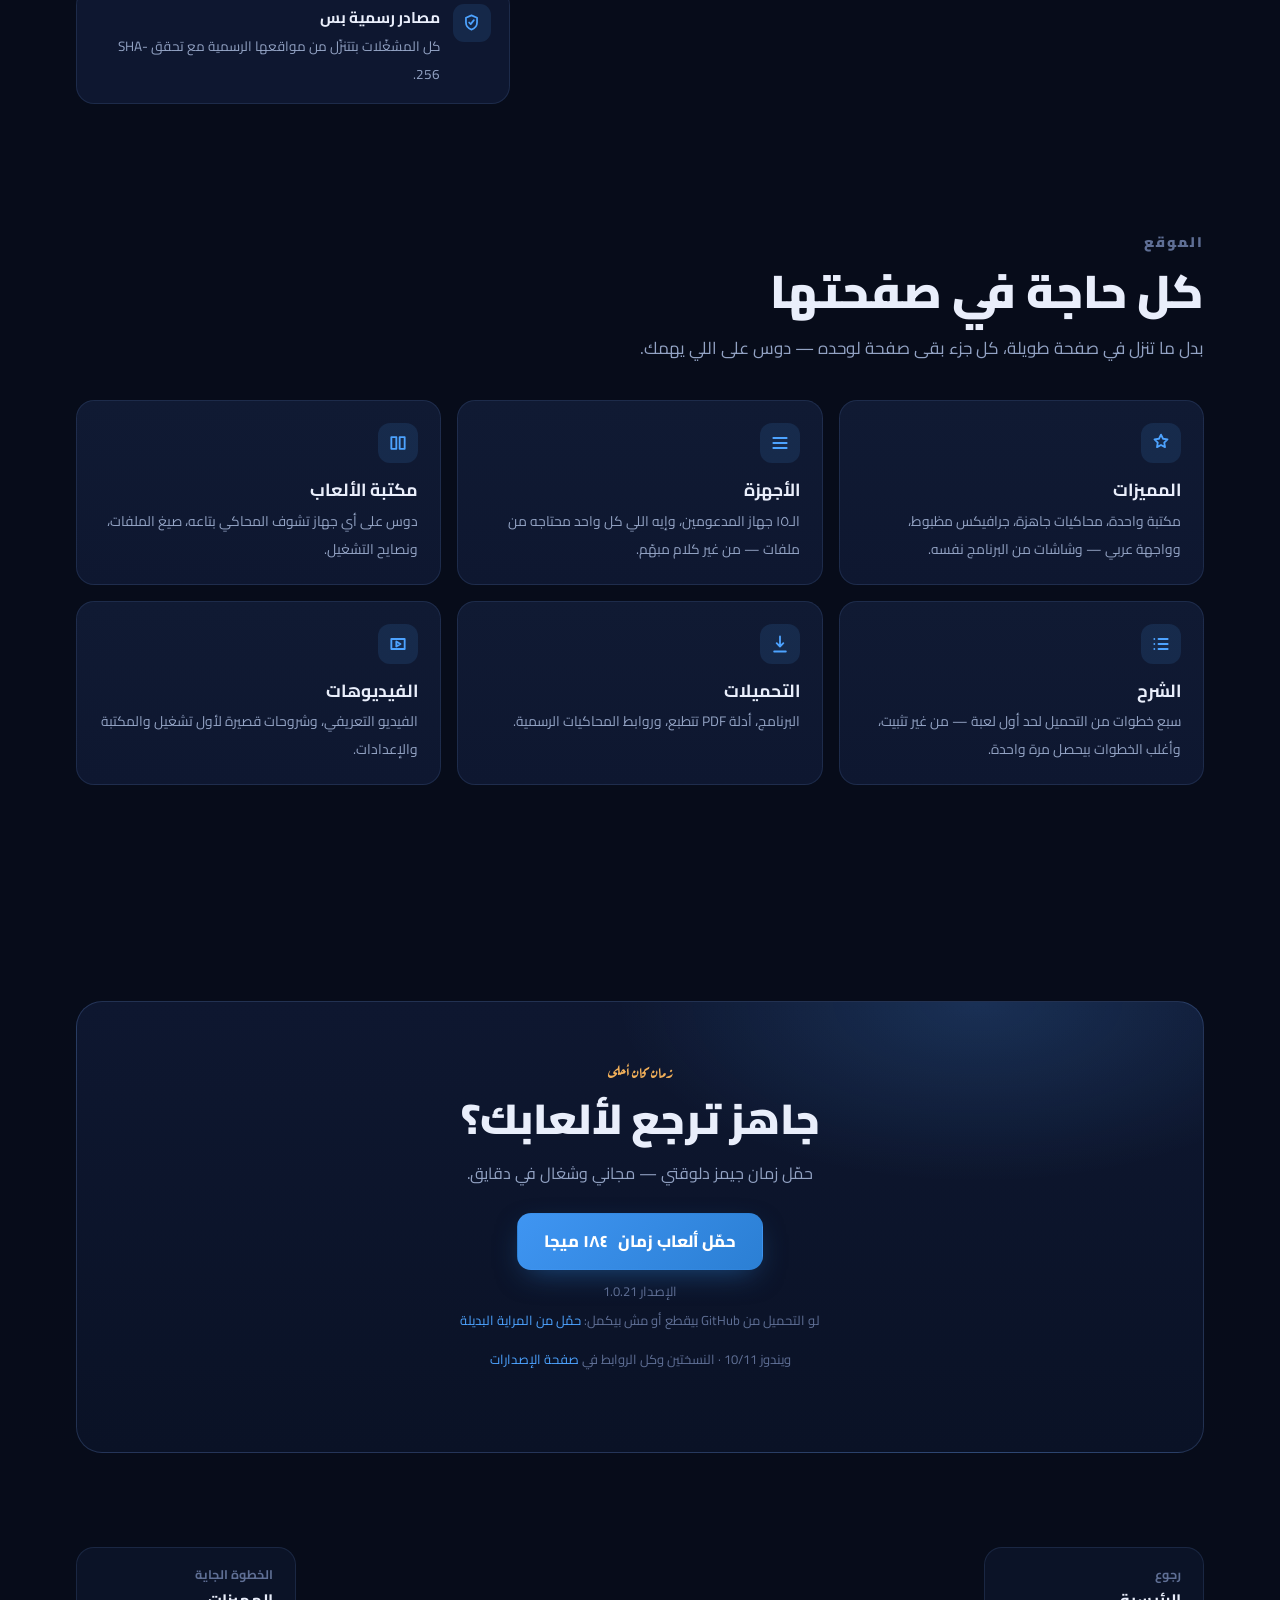
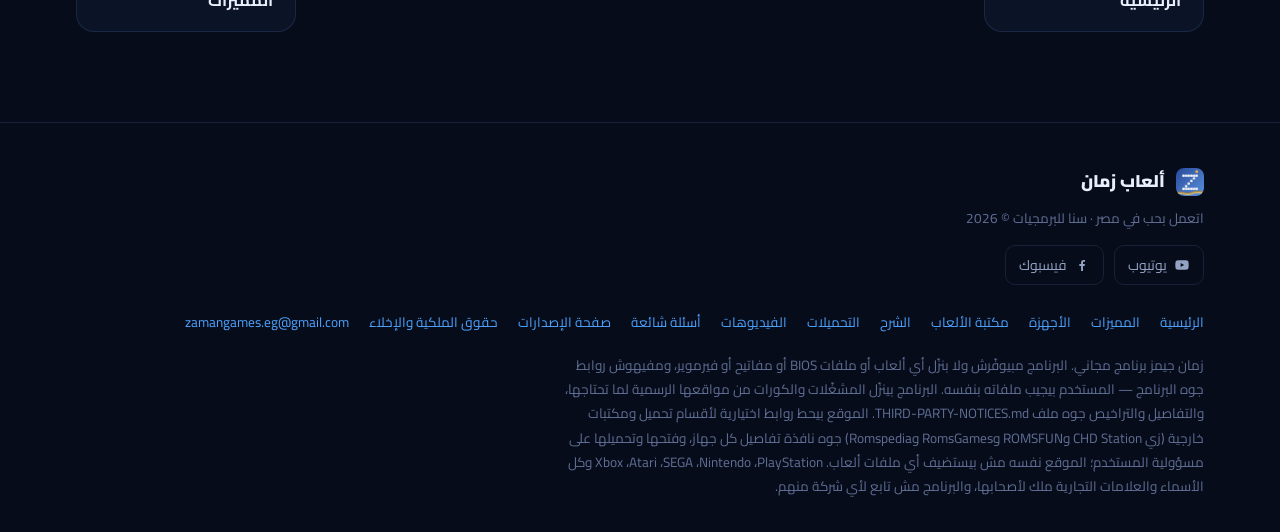
==== commit 98a352fc: "Point downloads to v1.0.21" ====
--- a/index.html
+++ b/index.html
@@ -51,11 +51,11 @@
       <h1>كل ألعابك القديمة،<br><span class="hl">في مكان واحد.<svg viewBox="0 0 220 12" preserveAspectRatio="none"><path d="M3 9 C 60 2, 160 2, 217 8" stroke="#f2b05a" stroke-width="4" fill="none" stroke-linecap="round"/></svg></span></h1>
       <p class="lead">زمان جيمز بيلمّ ألعاب أجهزتك القديمة — من أتاري لحد إكس بوكس 360 — في مكتبة واحدة شكلها يفتح النفس، وبيشغّلها لك بضغطة واحدة. من غير تعقيد، ومن غير ما تبقى مهندس.</p>
       <div class="cta-row">
-        <a class="btn btn-p js-dl" href="https://github.com/ZamanGame/zamangames-releases/releases/download/v1.0.20/ZamanGames-Windows-v1.0.20.zip" target="_blank" rel="noopener">حمّل ألعاب زمان <span class="dl-size"><span class="js-size">١٨٤ ميجا</span></span></a>
+        <a class="btn btn-p js-dl" href="https://github.com/ZamanGame/zamangames-releases/releases/download/v1.0.21/ZamanGames-Windows-v1.0.21.zip" target="_blank" rel="noopener">حمّل ألعاب زمان <span class="dl-size"><span class="js-size">١٨٤ ميجا</span></span></a>
         <a class="btn btn-g" href="guide.html">شوف الشرح</a>
       </div>
       <p class="ver-line" style="margin:8px 0 0;font-size:13px;color:var(--dim)">لو التحميل من GitHub بيقطع أو مش بيكمل: <a href="https://archive.org/details/zamangames-windows-launcher" target="_blank" rel="noopener" style="color:var(--acc)">حمّل من المراية البديلة</a></p>
-      <p class="ver-line" style="margin:12px 0 0;font-size:14px;color:var(--dim)"><span class="js-ver-hero">آخر إصدار: 1.0.20</span> · <a href="https://github.com/ZamanGame/zamangames-releases/releases/latest" target="_blank" rel="noopener" style="color:var(--acc)">كل الإصدارات</a></p>
+      <p class="ver-line" style="margin:12px 0 0;font-size:14px;color:var(--dim)"><span class="js-ver-hero">آخر إصدار: 1.0.21</span> · <a href="https://github.com/ZamanGame/zamangames-releases/releases/latest" target="_blank" rel="noopener" style="color:var(--acc)">كل الإصدارات</a></p>
       <div class="stats">
         <div class="stat"><b>١٥</b><span>جهاز مدعوم</span></div>
         <div class="stat"><b>١٥</b><span>كور رسمي بينزّل لوحده</span></div>
@@ -133,8 +133,8 @@
       <div class="sec-tag">زمان كان أحلى</div>
       <h2>جاهز ترجع لألعابك؟</h2>
       <p>حمّل زمان جيمز دلوقتي — مجاني وشغال في دقايق.</p>
-      <a class="btn btn-p js-dl" href="https://github.com/ZamanGame/zamangames-releases/releases/download/v1.0.20/ZamanGames-Windows-v1.0.20.zip" target="_blank" rel="noopener">حمّل ألعاب زمان <span class="dl-size"><span class="js-size">١٨٤ ميجا</span></span></a>
-      <span class="js-ver" style="display:block;margin-top:10px;font-size:13px;color:var(--dim)">الإصدار 1.0.20</span>
+      <a class="btn btn-p js-dl" href="https://github.com/ZamanGame/zamangames-releases/releases/download/v1.0.21/ZamanGames-Windows-v1.0.21.zip" target="_blank" rel="noopener">حمّل ألعاب زمان <span class="dl-size"><span class="js-size">١٨٤ ميجا</span></span></a>
+      <span class="js-ver" style="display:block;margin-top:10px;font-size:13px;color:var(--dim)">الإصدار 1.0.21</span>
       <span style="display:block;margin-top:6px;font-size:13px;color:var(--dim)">لو التحميل من GitHub بيقطع أو مش بيكمل: <a href="https://archive.org/details/zamangames-windows-launcher" target="_blank" rel="noopener" style="color:var(--acc)">حمّل من المراية البديلة</a></span>
       <p style="margin-top:16px;font-size:13px;color:var(--dim)">ويندوز 10/11 · النسختين وكل الروابط في <a href="https://github.com/ZamanGame/zamangames-releases/releases/latest" target="_blank" rel="noopener" style="color:var(--acc)">صفحة الإصدارات</a></p>
     </div>
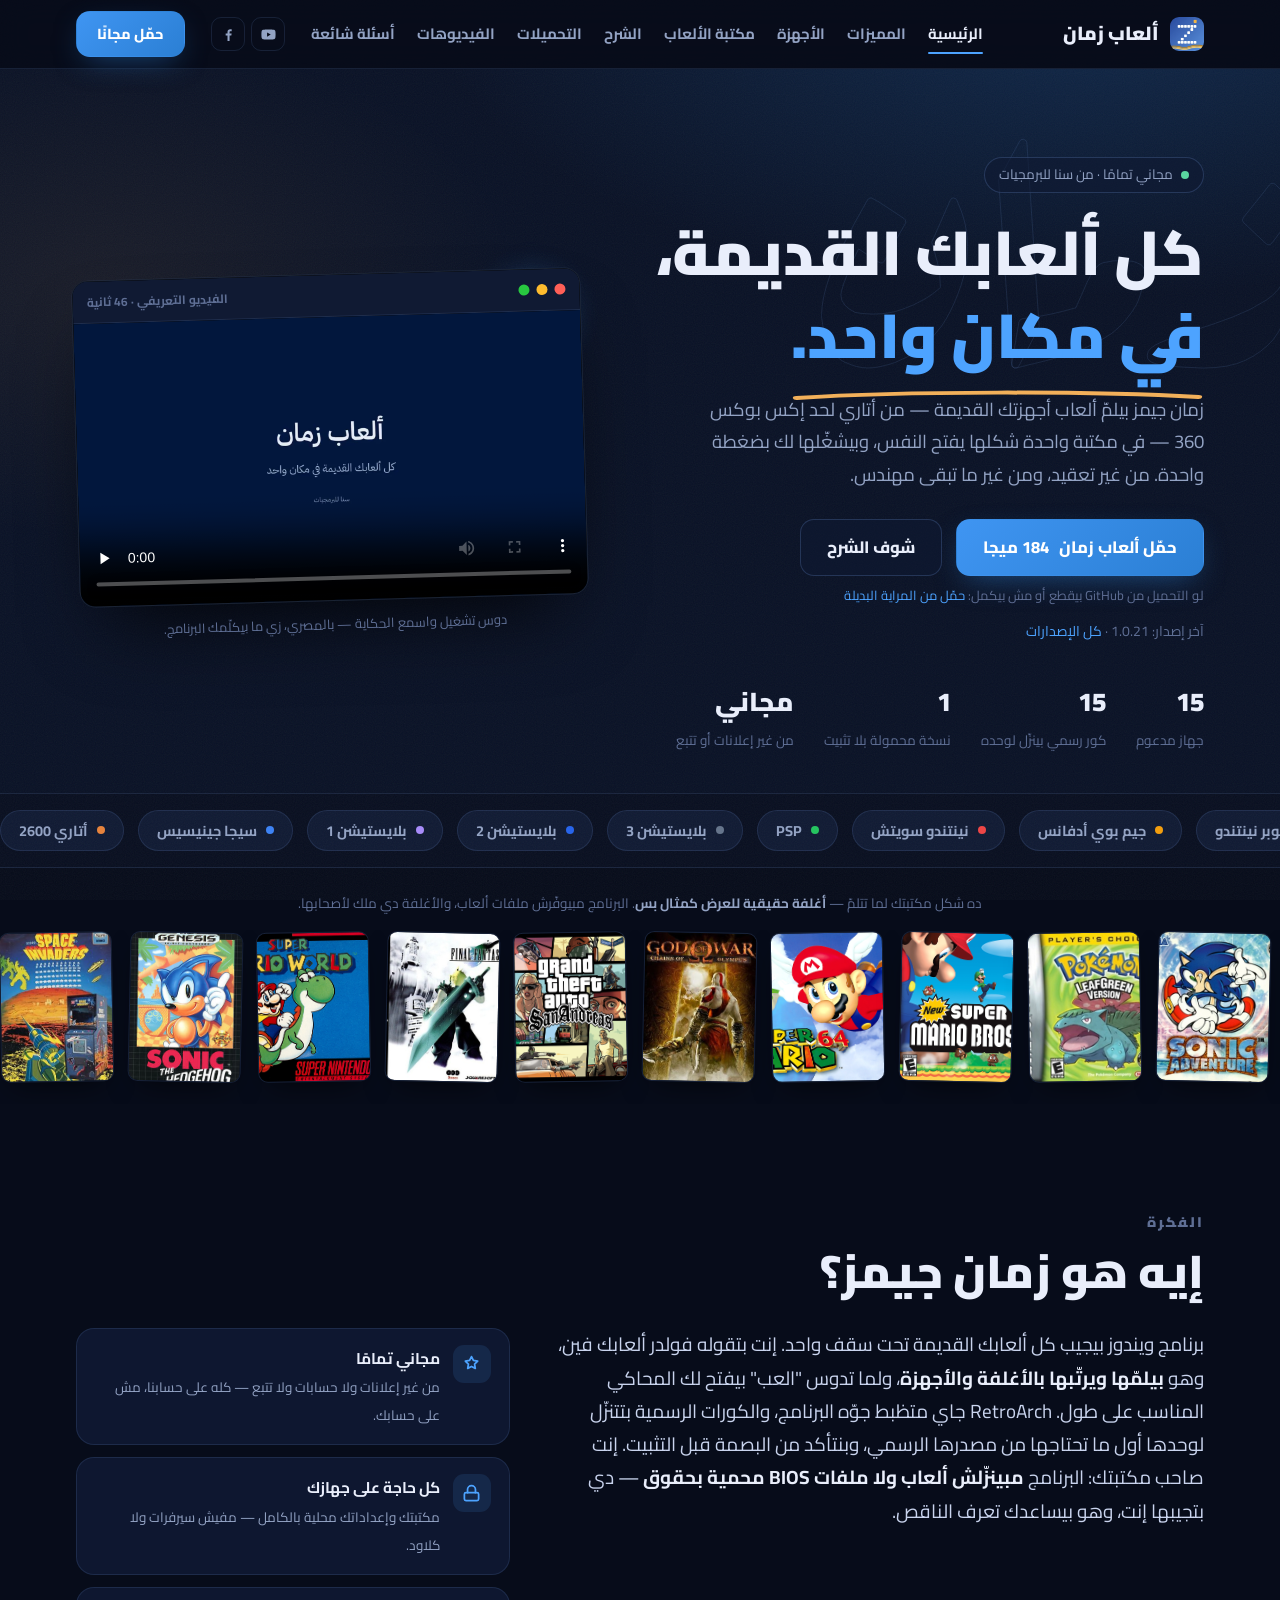
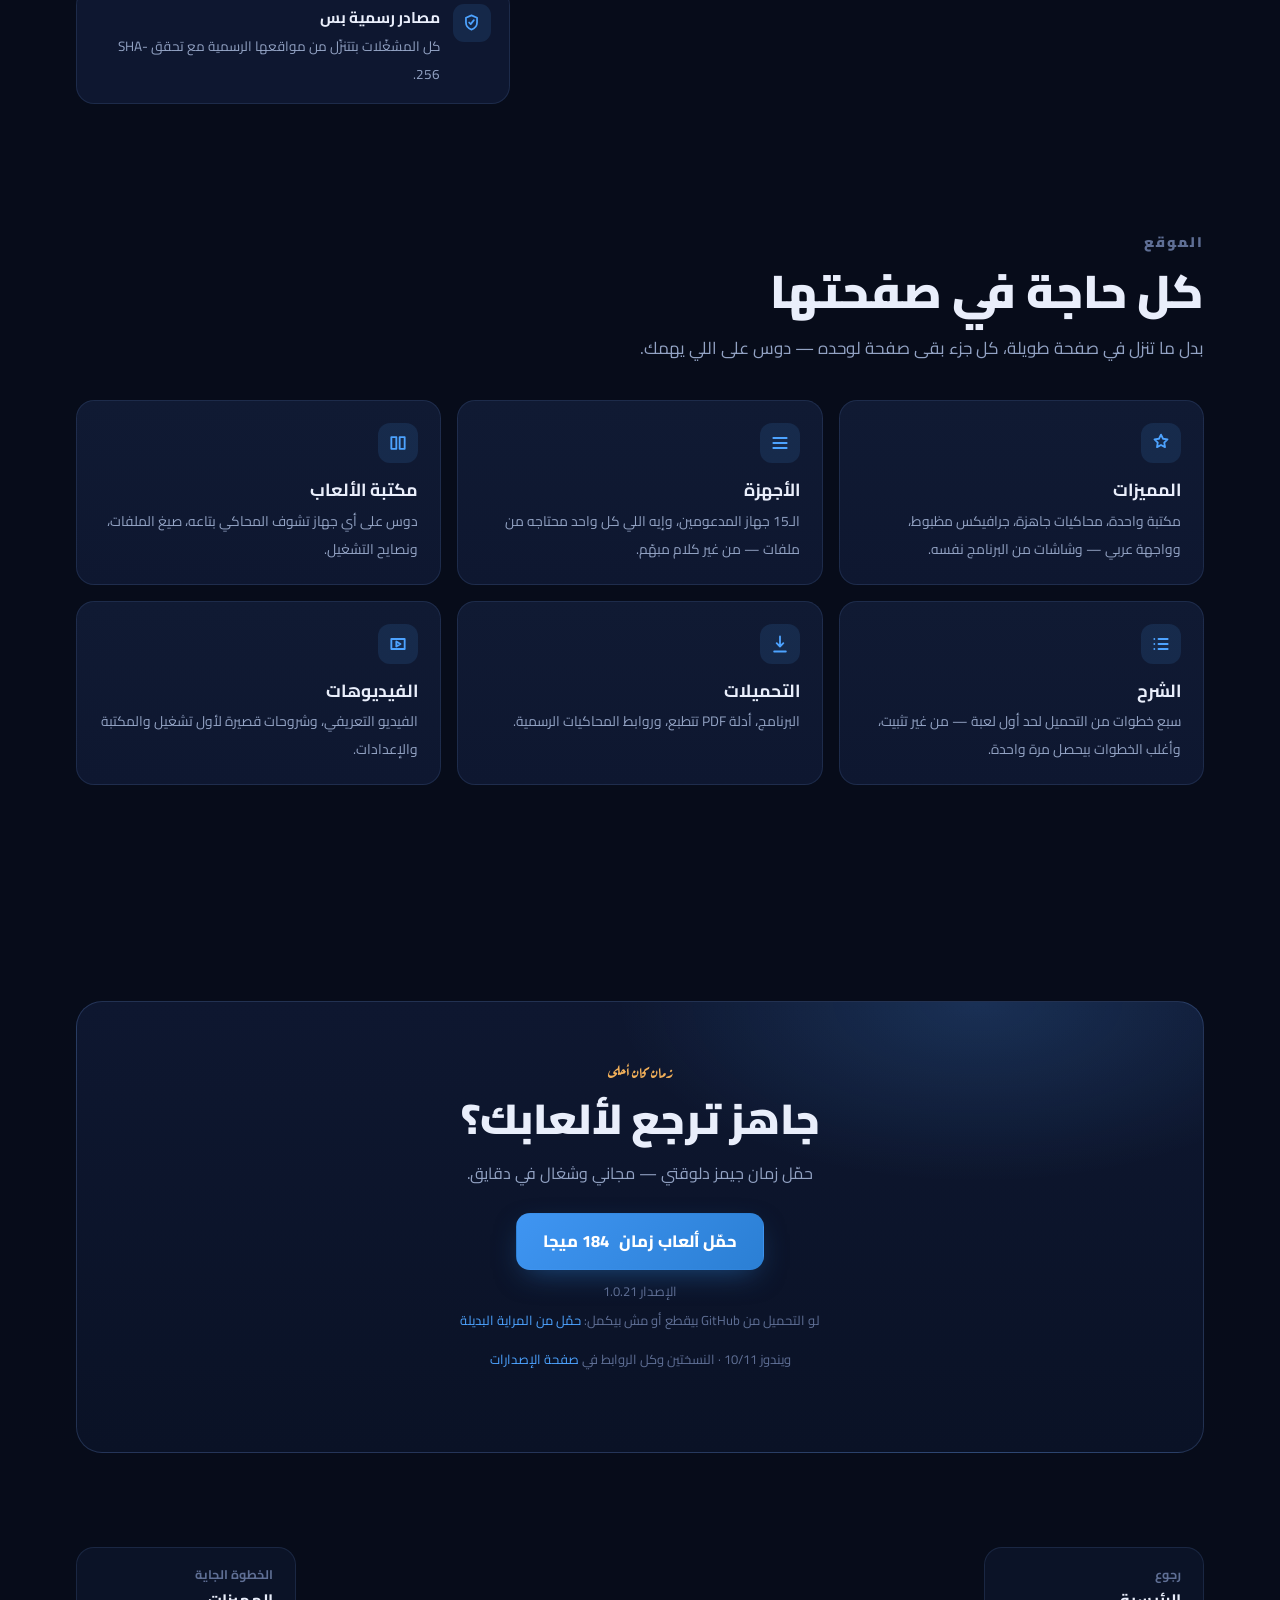
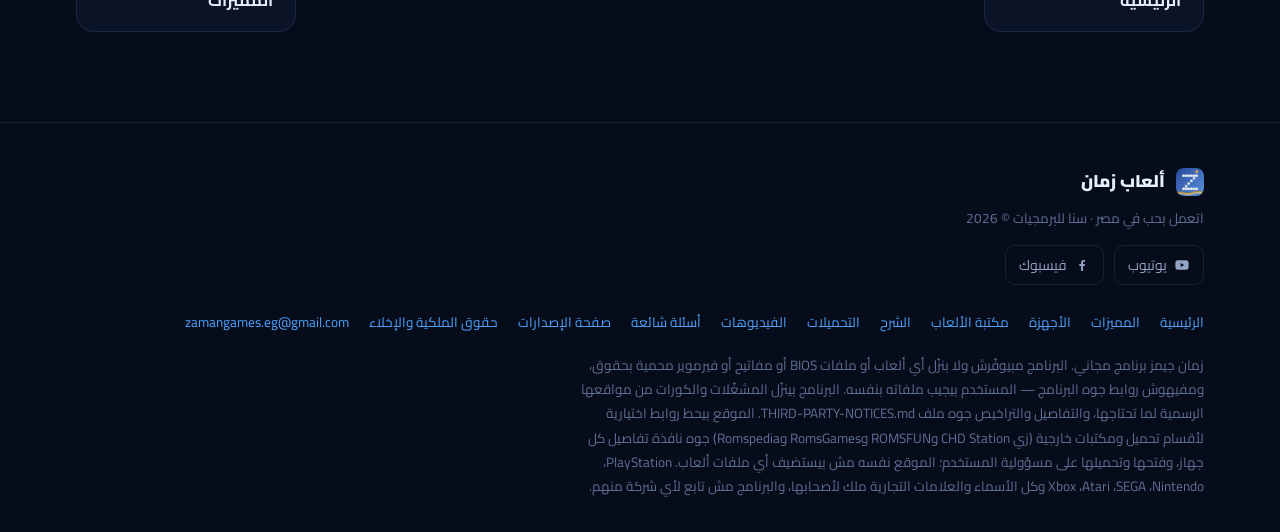
==== commit de3ad108: "Latin digits everywhere; clarify OpenBIOS is downloadable on demand (hash-checked), not bundled; qua" ====
--- a/index.html
+++ b/index.html
@@ -51,21 +51,21 @@
       <h1>كل ألعابك القديمة،<br><span class="hl">في مكان واحد.<svg viewBox="0 0 220 12" preserveAspectRatio="none"><path d="M3 9 C 60 2, 160 2, 217 8" stroke="#f2b05a" stroke-width="4" fill="none" stroke-linecap="round"/></svg></span></h1>
       <p class="lead">زمان جيمز بيلمّ ألعاب أجهزتك القديمة — من أتاري لحد إكس بوكس 360 — في مكتبة واحدة شكلها يفتح النفس، وبيشغّلها لك بضغطة واحدة. من غير تعقيد، ومن غير ما تبقى مهندس.</p>
       <div class="cta-row">
-        <a class="btn btn-p js-dl" href="https://github.com/ZamanGame/zamangames-releases/releases/download/v1.0.21/ZamanGames-Windows-v1.0.21.zip" target="_blank" rel="noopener">حمّل ألعاب زمان <span class="dl-size"><span class="js-size">١٨٤ ميجا</span></span></a>
+        <a class="btn btn-p js-dl" href="https://github.com/ZamanGame/zamangames-releases/releases/download/v1.0.21/ZamanGames-Windows-v1.0.21.zip" target="_blank" rel="noopener">حمّل ألعاب زمان <span class="dl-size"><span class="js-size">184 ميجا</span></span></a>
         <a class="btn btn-g" href="guide.html">شوف الشرح</a>
       </div>
       <p class="ver-line" style="margin:8px 0 0;font-size:13px;color:var(--dim)">لو التحميل من GitHub بيقطع أو مش بيكمل: <a href="https://archive.org/details/zamangames-windows-launcher" target="_blank" rel="noopener" style="color:var(--acc)">حمّل من المراية البديلة</a></p>
       <p class="ver-line" style="margin:12px 0 0;font-size:14px;color:var(--dim)"><span class="js-ver-hero">آخر إصدار: 1.0.21</span> · <a href="https://github.com/ZamanGame/zamangames-releases/releases/latest" target="_blank" rel="noopener" style="color:var(--acc)">كل الإصدارات</a></p>
       <div class="stats">
-        <div class="stat"><b>١٥</b><span>جهاز مدعوم</span></div>
-        <div class="stat"><b>١٥</b><span>كور رسمي بينزّل لوحده</span></div>
-        <div class="stat"><b>١</b><span>نسخة محمولة بلا تثبيت</span></div>
+        <div class="stat"><b>15</b><span>جهاز مدعوم</span></div>
+        <div class="stat"><b>15</b><span>كور رسمي بينزّل لوحده</span></div>
+        <div class="stat"><b>1</b><span>نسخة محمولة بلا تثبيت</span></div>
         <div class="stat"><b>مجاني</b><span>من غير إعلانات أو تتبع</span></div>
       </div>
     </div>
     <div class="vid-card">
       <div class="win">
-        <div class="win-bar"><i></i><i></i><i></i><span>الفيديو التعريفي · ٤٦ ثانية</span></div>
+        <div class="win-bar"><i></i><i></i><i></i><span>الفيديو التعريفي · 46 ثانية</span></div>
         <video src="assets/promo.mp4" poster="assets/poster.webp" controls preload="none" playsinline></video>
       </div>
       <div class="vid-note">دوس تشغيل واسمع الحكاية — بالمصري، زي ما بيكلّمك البرنامج.</div>
@@ -84,7 +84,7 @@
     <div class="sec-no">الفكرة</div>
     <h2>إيه هو زمان جيمز؟</h2>
     <div class="idea">
-      <p class="idea-txt reveal">برنامج ويندوز بيجيب كل ألعابك القديمة تحت سقف واحد. إنت بتقوله فولدر ألعابك فين، وهو <b>بيلمّها ويرتّبها بالأغلفة والأجهزة</b>، ولما تدوس "العب" بيفتح لك المحاكي المناسب على طول. RetroArch جاي متظبط جوّه البرنامج، والكورات الرسمية بتتنزّل لوحدها أول ما تحتاجها من مصدرها الرسمي، وبنتأكد من البصمة قبل التثبيت. إنت صاحب مكتبتك: البرنامج <b>مبينزّلش ألعاب ولا ملفات <bdi>BIOS</bdi></b> — دي بتجيبها إنت، وهو بيساعدك تعرف الناقص.</p>
+      <p class="idea-txt reveal">برنامج ويندوز بيجيب كل ألعابك القديمة تحت سقف واحد. إنت بتقوله فولدر ألعابك فين، وهو <b>بيلمّها ويرتّبها بالأغلفة والأجهزة</b>، ولما تدوس "العب" بيفتح لك المحاكي المناسب على طول. RetroArch جاي متظبط جوّه البرنامج، والكورات الرسمية بتتنزّل لوحدها أول ما تحتاجها من مصدرها الرسمي، وبنتأكد من البصمة قبل التثبيت. إنت صاحب مكتبتك: البرنامج <b>مبينزّلش ألعاب ولا ملفات <bdi>BIOS</bdi> محمية بحقوق</b> — دي بتجيبها إنت، وهو بيساعدك تعرف الناقص.</p>
       <div class="pillars">
         <div class="pillar reveal"><div class="ic"><svg width="19" height="19" viewBox="0 0 24 24" fill="none" stroke="currentColor" stroke-width="2.2" stroke-linecap="round" stroke-linejoin="round"><path d="M12 2l2.4 4.9 5.4.8-3.9 3.8.9 5.4-4.8-2.5-4.8 2.5.9-5.4L4.2 7.7l5.4-.8z"/></svg></div><div><b>مجاني تمامًا</b><span>من غير إعلانات ولا حسابات ولا تتبع — كله على حسابنا، مش على حسابك.</span></div></div>
         <div class="pillar reveal"><div class="ic"><svg width="19" height="19" viewBox="0 0 24 24" fill="none" stroke="currentColor" stroke-width="2.2" stroke-linecap="round" stroke-linejoin="round"><rect x="3" y="11" width="18" height="10" rx="2"/><path d="M7 11V7a5 5 0 0110 0v4"/></svg></div><div><b>كل حاجة على جهازك</b><span>مكتبتك وإعداداتك محلية بالكامل — مفيش سيرفرات ولا كلاود.</span></div></div>
@@ -106,7 +106,7 @@
       </a>
       <a class="pcard" href="systems.html">
         <div class="ic"><svg width="20" height="20" viewBox="0 0 24 24" fill="none" stroke="currentColor" stroke-width="2.2" stroke-linecap="round" stroke-linejoin="round"><path d="M4 6h16M4 12h16M4 18h16"/></svg></div>
-        <b>الأجهزة</b><span>الـ١٥ جهاز المدعومين، وإيه اللي كل واحد محتاجه من ملفات — من غير كلام مبهّم.</span>
+        <b>الأجهزة</b><span>الـ15 جهاز المدعومين، وإيه اللي كل واحد محتاجه من ملفات — من غير كلام مبهّم.</span>
       </a>
       <a class="pcard" href="library.html">
         <div class="ic"><svg width="20" height="20" viewBox="0 0 24 24" fill="none" stroke="currentColor" stroke-width="2.2" stroke-linecap="round" stroke-linejoin="round"><path d="M4 5h6v14H4zM14 5h6v14h-6z"/></svg></div>
@@ -133,7 +133,7 @@
       <div class="sec-tag">زمان كان أحلى</div>
       <h2>جاهز ترجع لألعابك؟</h2>
       <p>حمّل زمان جيمز دلوقتي — مجاني وشغال في دقايق.</p>
-      <a class="btn btn-p js-dl" href="https://github.com/ZamanGame/zamangames-releases/releases/download/v1.0.21/ZamanGames-Windows-v1.0.21.zip" target="_blank" rel="noopener">حمّل ألعاب زمان <span class="dl-size"><span class="js-size">١٨٤ ميجا</span></span></a>
+      <a class="btn btn-p js-dl" href="https://github.com/ZamanGame/zamangames-releases/releases/download/v1.0.21/ZamanGames-Windows-v1.0.21.zip" target="_blank" rel="noopener">حمّل ألعاب زمان <span class="dl-size"><span class="js-size">184 ميجا</span></span></a>
       <span class="js-ver" style="display:block;margin-top:10px;font-size:13px;color:var(--dim)">الإصدار 1.0.21</span>
       <span style="display:block;margin-top:6px;font-size:13px;color:var(--dim)">لو التحميل من GitHub بيقطع أو مش بيكمل: <a href="https://archive.org/details/zamangames-windows-launcher" target="_blank" rel="noopener" style="color:var(--acc)">حمّل من المراية البديلة</a></span>
       <p style="margin-top:16px;font-size:13px;color:var(--dim)">ويندوز 10/11 · النسختين وكل الروابط في <a href="https://github.com/ZamanGame/zamangames-releases/releases/latest" target="_blank" rel="noopener" style="color:var(--acc)">صفحة الإصدارات</a></p>
@@ -170,7 +170,7 @@
         <a href="mailto:zamangames.eg@gmail.com">zamangames.eg@gmail.com</a>
       </div>
     </div>
-    <p class="foot-legal">زمان جيمز برنامج مجاني. البرنامج مبيوفّرش ولا بنزّل أي ألعاب أو ملفات <bdi>BIOS</bdi> أو مفاتيح أو فيرموير، ومفيهوش روابط جوه البرنامج — المستخدم بيجيب ملفاته بنفسه. البرنامج بينزّل المشغّلات والكورات من مواقعها الرسمية لما تحتاجها، والتفاصيل والتراخيص جوه ملف <bdi>THIRD-PARTY-NOTICES.md</bdi>. الموقع بيحط روابط اختيارية لأقسام تحميل ومكتبات خارجية (زي <bdi>CHD Station</bdi> و<bdi>ROMSFUN</bdi> و<bdi>RomsGames</bdi> و<bdi>Romspedia</bdi>) جوه نافذة تفاصيل كل جهاز، وفتحها وتحميلها على مسؤولية المستخدم؛ الموقع نفسه مش بيستضيف أي ملفات ألعاب. <bdi>PlayStation</bdi>، <bdi>Nintendo</bdi>، <bdi>SEGA</bdi>، <bdi>Atari</bdi>، <bdi>Xbox</bdi> وكل الأسماء والعلامات التجارية ملك لأصحابها، والبرنامج مش تابع لأي شركة منهم.</p>
+    <p class="foot-legal">زمان جيمز برنامج مجاني. البرنامج مبيوفّرش ولا بنزّل أي ألعاب أو ملفات <bdi>BIOS</bdi> أو مفاتيح أو فيرموير محمية بحقوق، ومفيهوش روابط جوه البرنامج — المستخدم بيجيب ملفاته بنفسه. البرنامج بينزّل المشغّلات والكورات من مواقعها الرسمية لما تحتاجها، والتفاصيل والتراخيص جوه ملف <bdi>THIRD-PARTY-NOTICES.md</bdi>. الموقع بيحط روابط اختيارية لأقسام تحميل ومكتبات خارجية (زي <bdi>CHD Station</bdi> و<bdi>ROMSFUN</bdi> و<bdi>RomsGames</bdi> و<bdi>Romspedia</bdi>) جوه نافذة تفاصيل كل جهاز، وفتحها وتحميلها على مسؤولية المستخدم؛ الموقع نفسه مش بيستضيف أي ملفات ألعاب. <bdi>PlayStation</bdi>، <bdi>Nintendo</bdi>، <bdi>SEGA</bdi>، <bdi>Atari</bdi>، <bdi>Xbox</bdi> وكل الأسماء والعلامات التجارية ملك لأصحابها، والبرنامج مش تابع لأي شركة منهم.</p>
   </div>
 </footer>
 
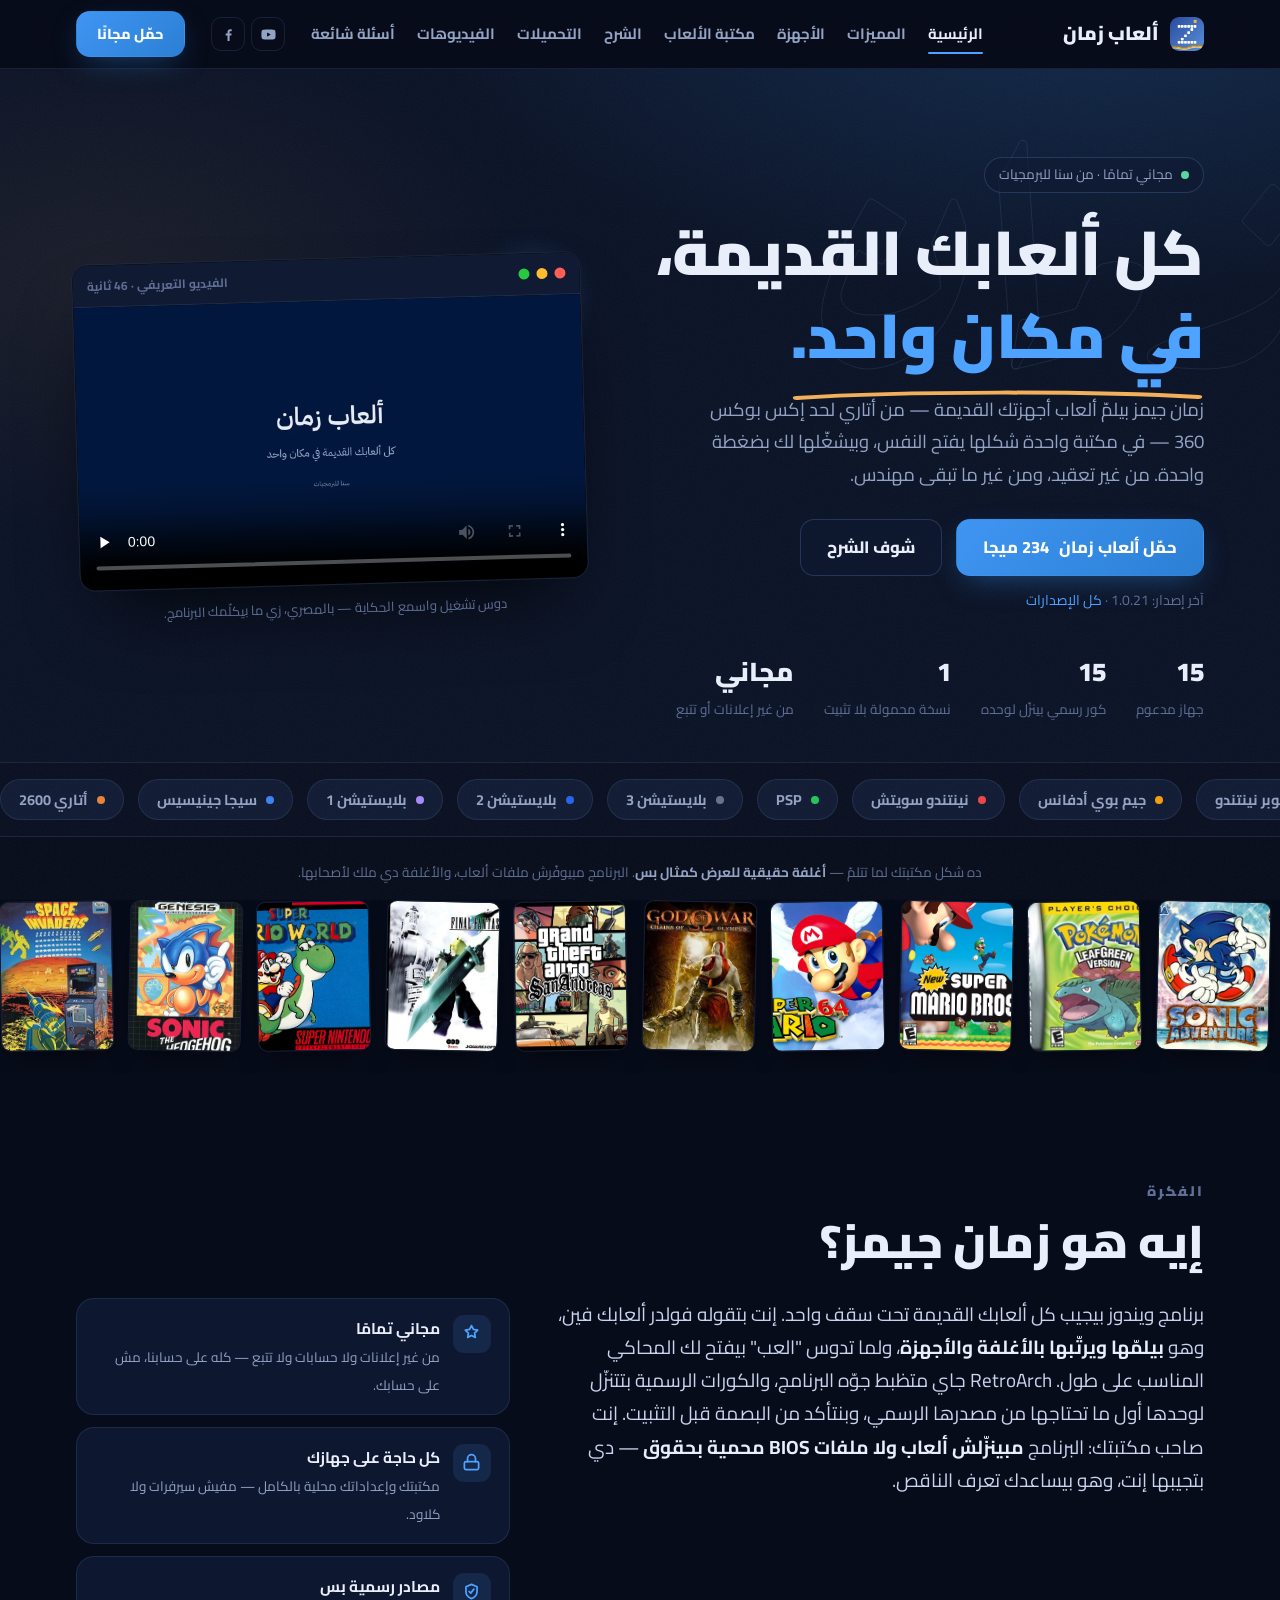
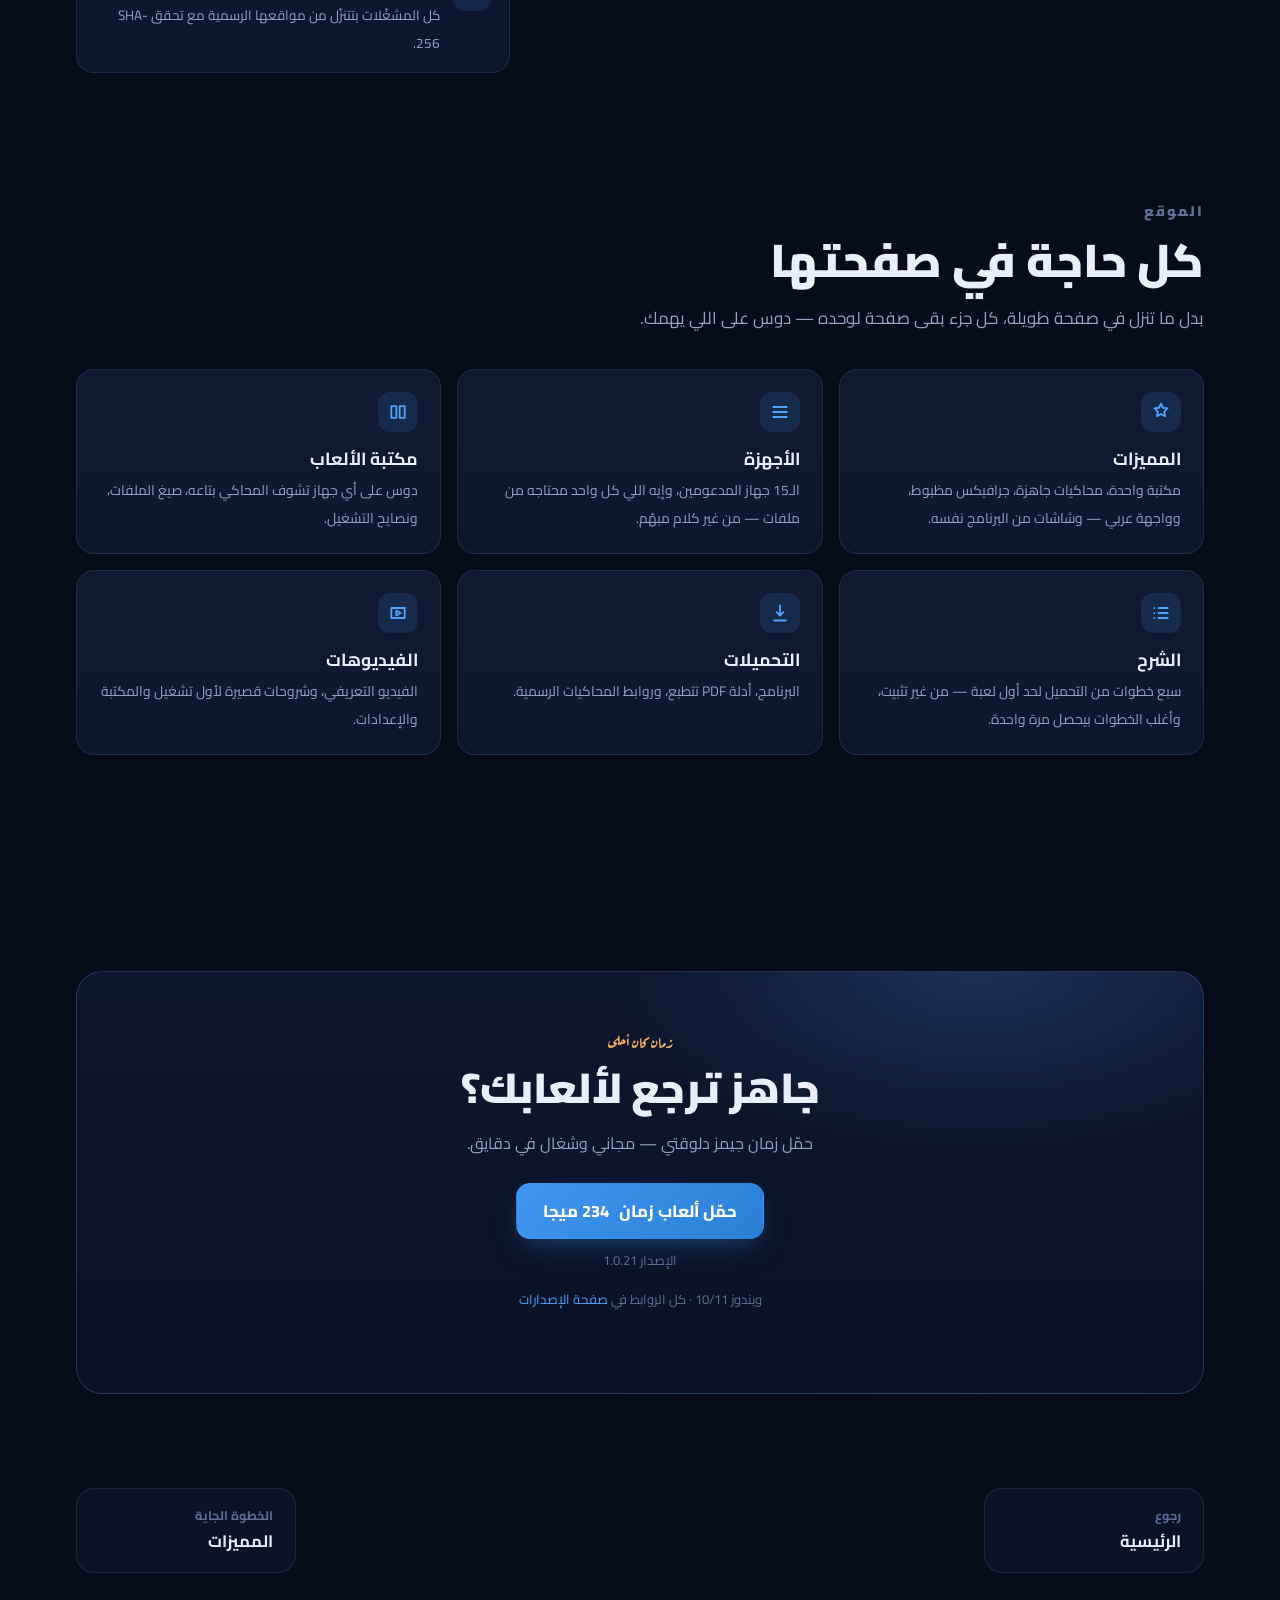
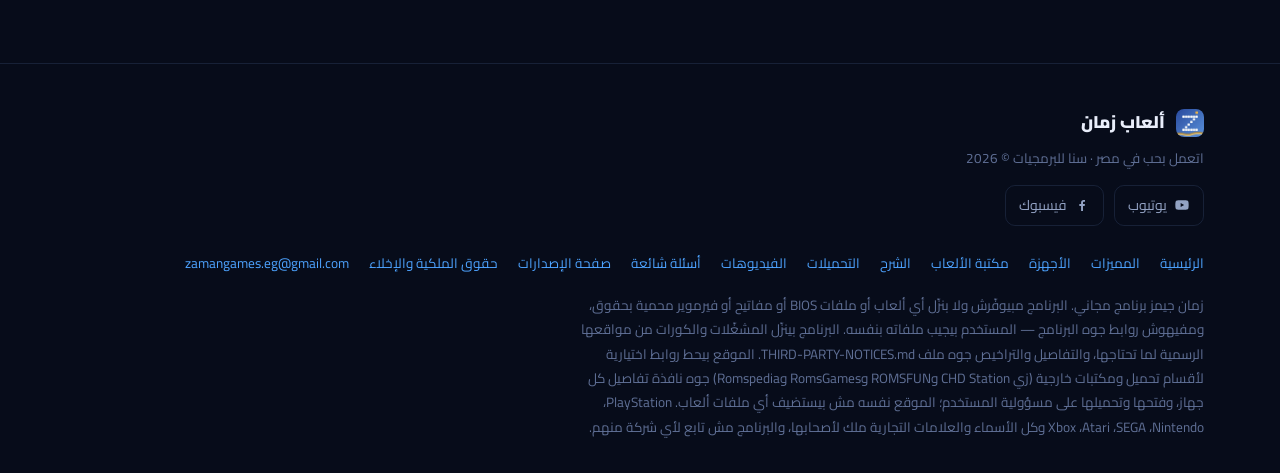
==== commit 0f46a2e4: "Fix size fallback to 234MB, Latin digits in latest.js, tag experimental systems on systems page, dro" ====
--- a/index.html
+++ b/index.html
@@ -51,10 +51,9 @@
       <h1>كل ألعابك القديمة،<br><span class="hl">في مكان واحد.<svg viewBox="0 0 220 12" preserveAspectRatio="none"><path d="M3 9 C 60 2, 160 2, 217 8" stroke="#f2b05a" stroke-width="4" fill="none" stroke-linecap="round"/></svg></span></h1>
       <p class="lead">زمان جيمز بيلمّ ألعاب أجهزتك القديمة — من أتاري لحد إكس بوكس 360 — في مكتبة واحدة شكلها يفتح النفس، وبيشغّلها لك بضغطة واحدة. من غير تعقيد، ومن غير ما تبقى مهندس.</p>
       <div class="cta-row">
-        <a class="btn btn-p js-dl" href="https://github.com/ZamanGame/zamangames-releases/releases/download/v1.0.21/ZamanGames-Windows-v1.0.21.zip" target="_blank" rel="noopener">حمّل ألعاب زمان <span class="dl-size"><span class="js-size">184 ميجا</span></span></a>
+        <a class="btn btn-p js-dl" href="https://github.com/ZamanGame/zamangames-releases/releases/download/v1.0.21/ZamanGames-Windows-v1.0.21.zip" target="_blank" rel="noopener">حمّل ألعاب زمان <span class="dl-size"><span class="js-size">234 ميجا</span></span></a>
         <a class="btn btn-g" href="guide.html">شوف الشرح</a>
       </div>
-      <p class="ver-line" style="margin:8px 0 0;font-size:13px;color:var(--dim)">لو التحميل من GitHub بيقطع أو مش بيكمل: <a href="https://archive.org/details/zamangames-windows-launcher" target="_blank" rel="noopener" style="color:var(--acc)">حمّل من المراية البديلة</a></p>
       <p class="ver-line" style="margin:12px 0 0;font-size:14px;color:var(--dim)"><span class="js-ver-hero">آخر إصدار: 1.0.21</span> · <a href="https://github.com/ZamanGame/zamangames-releases/releases/latest" target="_blank" rel="noopener" style="color:var(--acc)">كل الإصدارات</a></p>
       <div class="stats">
         <div class="stat"><b>15</b><span>جهاز مدعوم</span></div>
@@ -133,10 +132,9 @@
       <div class="sec-tag">زمان كان أحلى</div>
       <h2>جاهز ترجع لألعابك؟</h2>
       <p>حمّل زمان جيمز دلوقتي — مجاني وشغال في دقايق.</p>
-      <a class="btn btn-p js-dl" href="https://github.com/ZamanGame/zamangames-releases/releases/download/v1.0.21/ZamanGames-Windows-v1.0.21.zip" target="_blank" rel="noopener">حمّل ألعاب زمان <span class="dl-size"><span class="js-size">184 ميجا</span></span></a>
+      <a class="btn btn-p js-dl" href="https://github.com/ZamanGame/zamangames-releases/releases/download/v1.0.21/ZamanGames-Windows-v1.0.21.zip" target="_blank" rel="noopener">حمّل ألعاب زمان <span class="dl-size"><span class="js-size">234 ميجا</span></span></a>
       <span class="js-ver" style="display:block;margin-top:10px;font-size:13px;color:var(--dim)">الإصدار 1.0.21</span>
-      <span style="display:block;margin-top:6px;font-size:13px;color:var(--dim)">لو التحميل من GitHub بيقطع أو مش بيكمل: <a href="https://archive.org/details/zamangames-windows-launcher" target="_blank" rel="noopener" style="color:var(--acc)">حمّل من المراية البديلة</a></span>
-      <p style="margin-top:16px;font-size:13px;color:var(--dim)">ويندوز 10/11 · النسختين وكل الروابط في <a href="https://github.com/ZamanGame/zamangames-releases/releases/latest" target="_blank" rel="noopener" style="color:var(--acc)">صفحة الإصدارات</a></p>
+      <p style="margin-top:16px;font-size:13px;color:var(--dim)">ويندوز 10/11 · كل الروابط في <a href="https://github.com/ZamanGame/zamangames-releases/releases/latest" target="_blank" rel="noopener" style="color:var(--acc)">صفحة الإصدارات</a></p>
     </div>
   </div>
 </section>
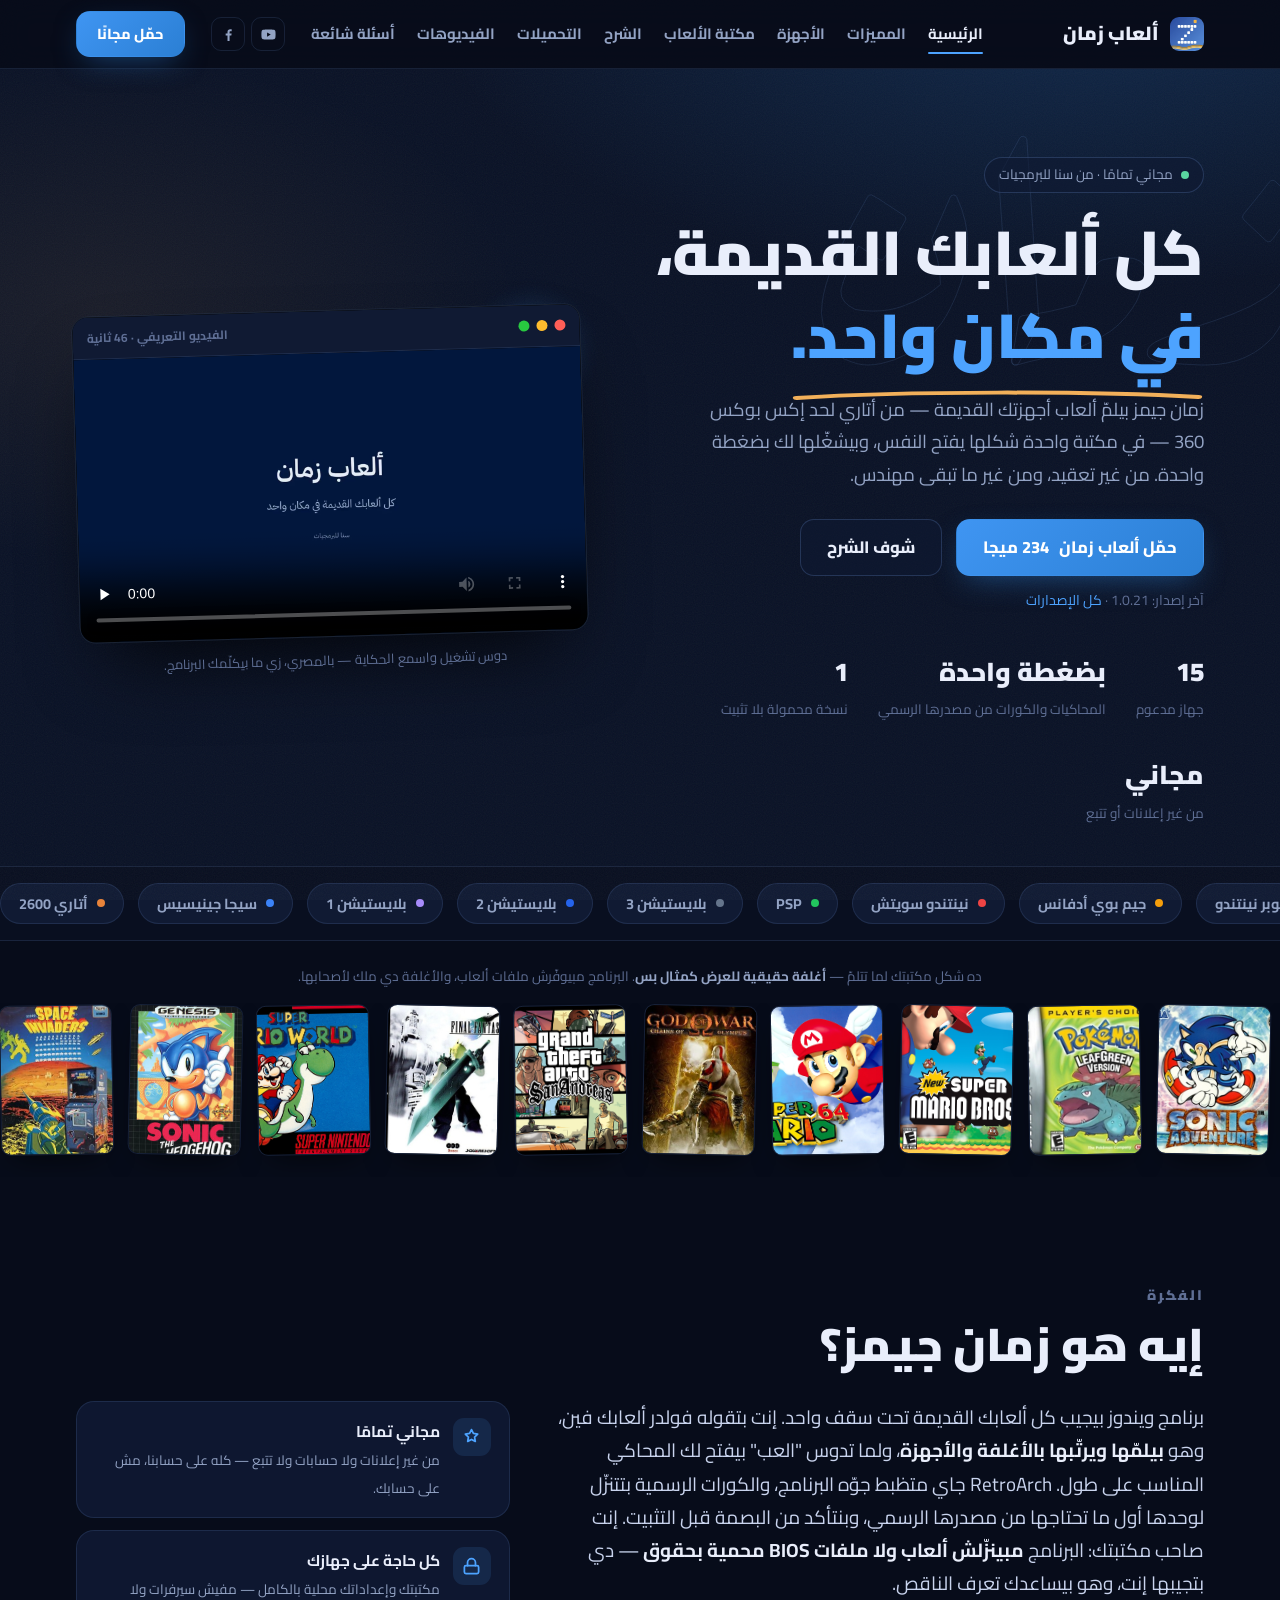
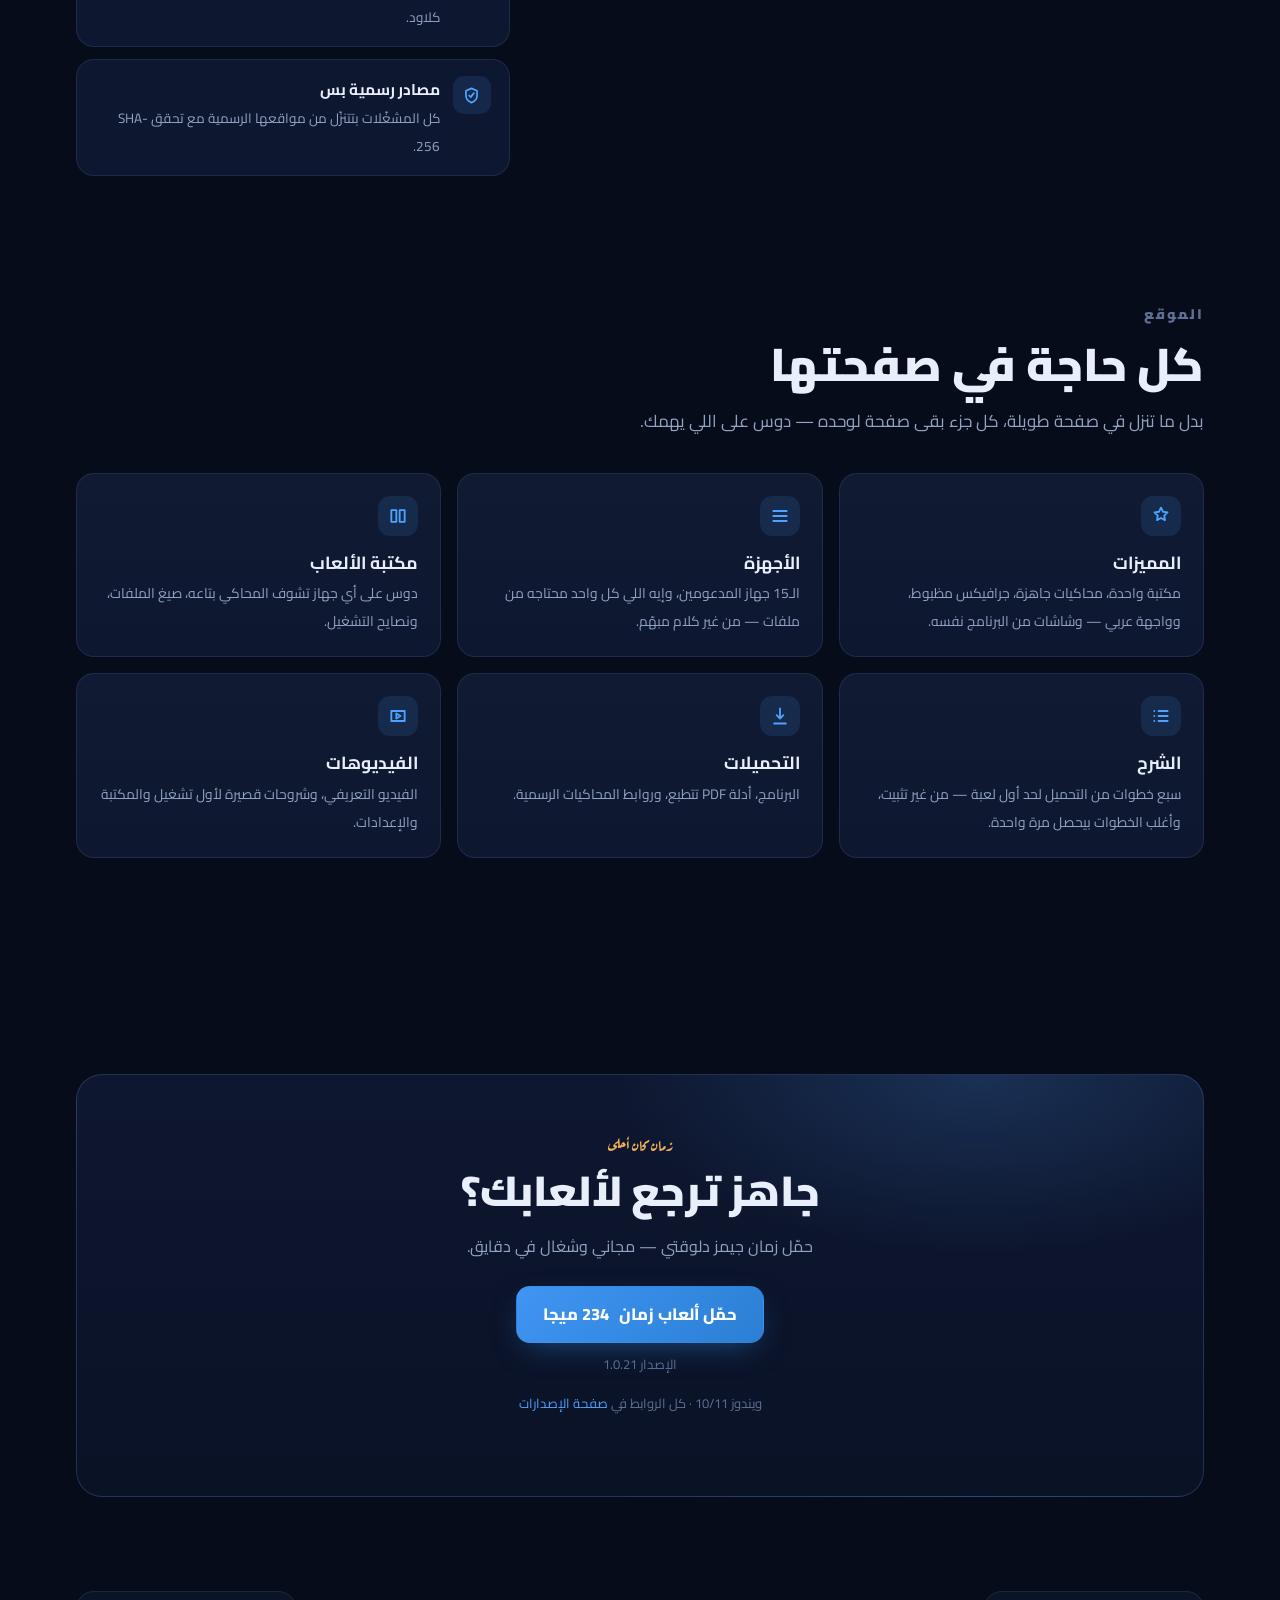
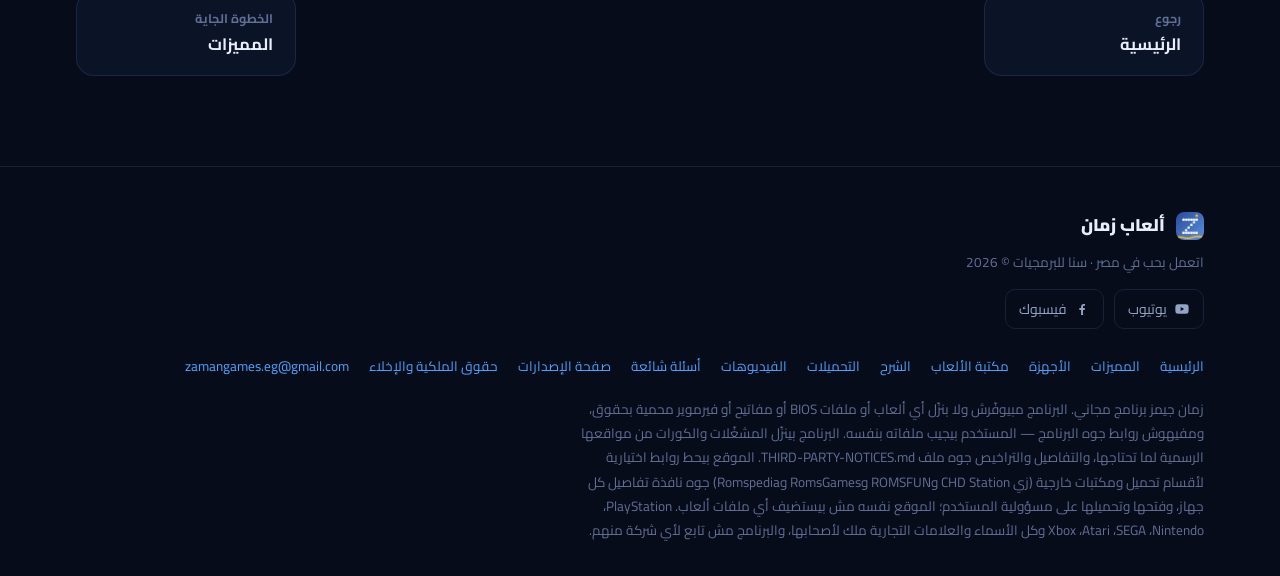
==== commit 226a3cb4: "Reword cores stat: verifiable one-click official download claim, no count" ====
--- a/index.html
+++ b/index.html
@@ -57,7 +57,7 @@
       <p class="ver-line" style="margin:12px 0 0;font-size:14px;color:var(--dim)"><span class="js-ver-hero">آخر إصدار: 1.0.21</span> · <a href="https://github.com/ZamanGame/zamangames-releases/releases/latest" target="_blank" rel="noopener" style="color:var(--acc)">كل الإصدارات</a></p>
       <div class="stats">
         <div class="stat"><b>15</b><span>جهاز مدعوم</span></div>
-        <div class="stat"><b>15</b><span>كور رسمي بينزّل لوحده</span></div>
+        <div class="stat"><b>بضغطة واحدة</b><span>المحاكيات والكورات من مصدرها الرسمي</span></div>
         <div class="stat"><b>1</b><span>نسخة محمولة بلا تثبيت</span></div>
         <div class="stat"><b>مجاني</b><span>من غير إعلانات أو تتبع</span></div>
       </div>
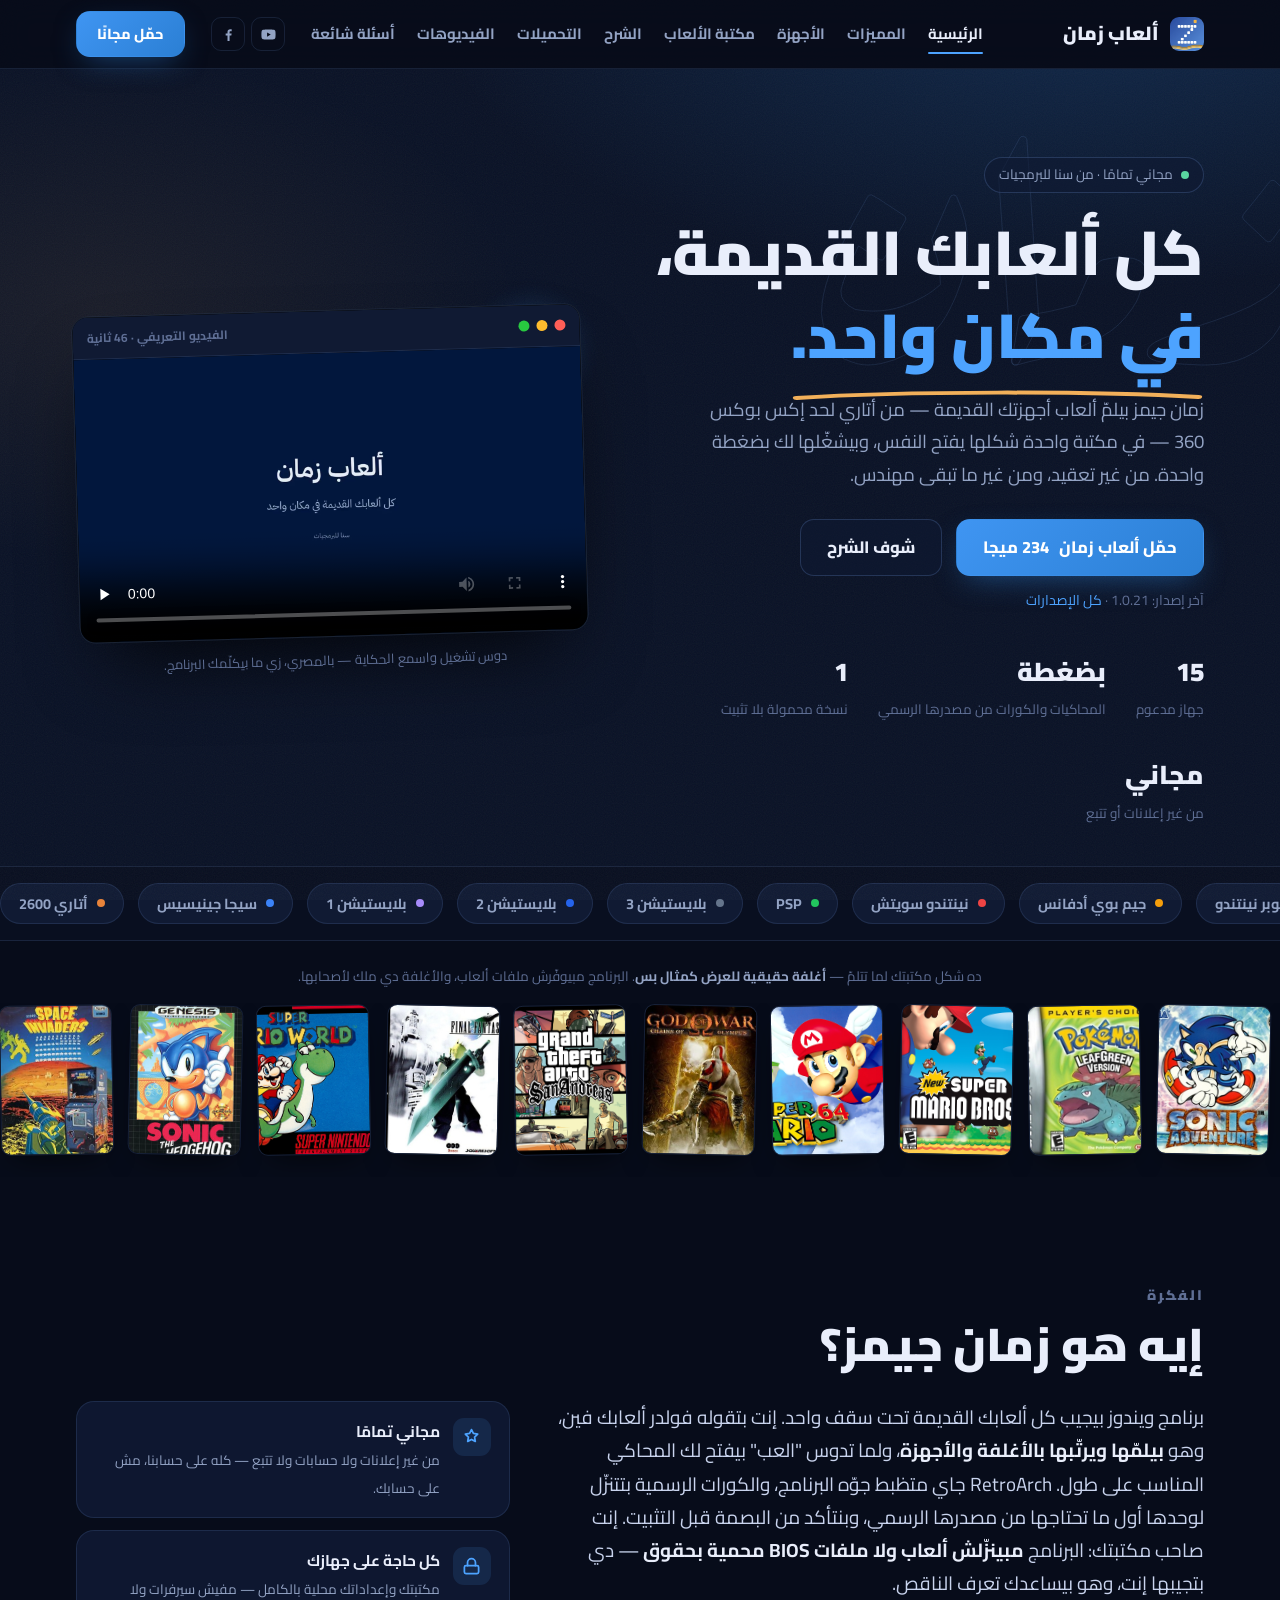
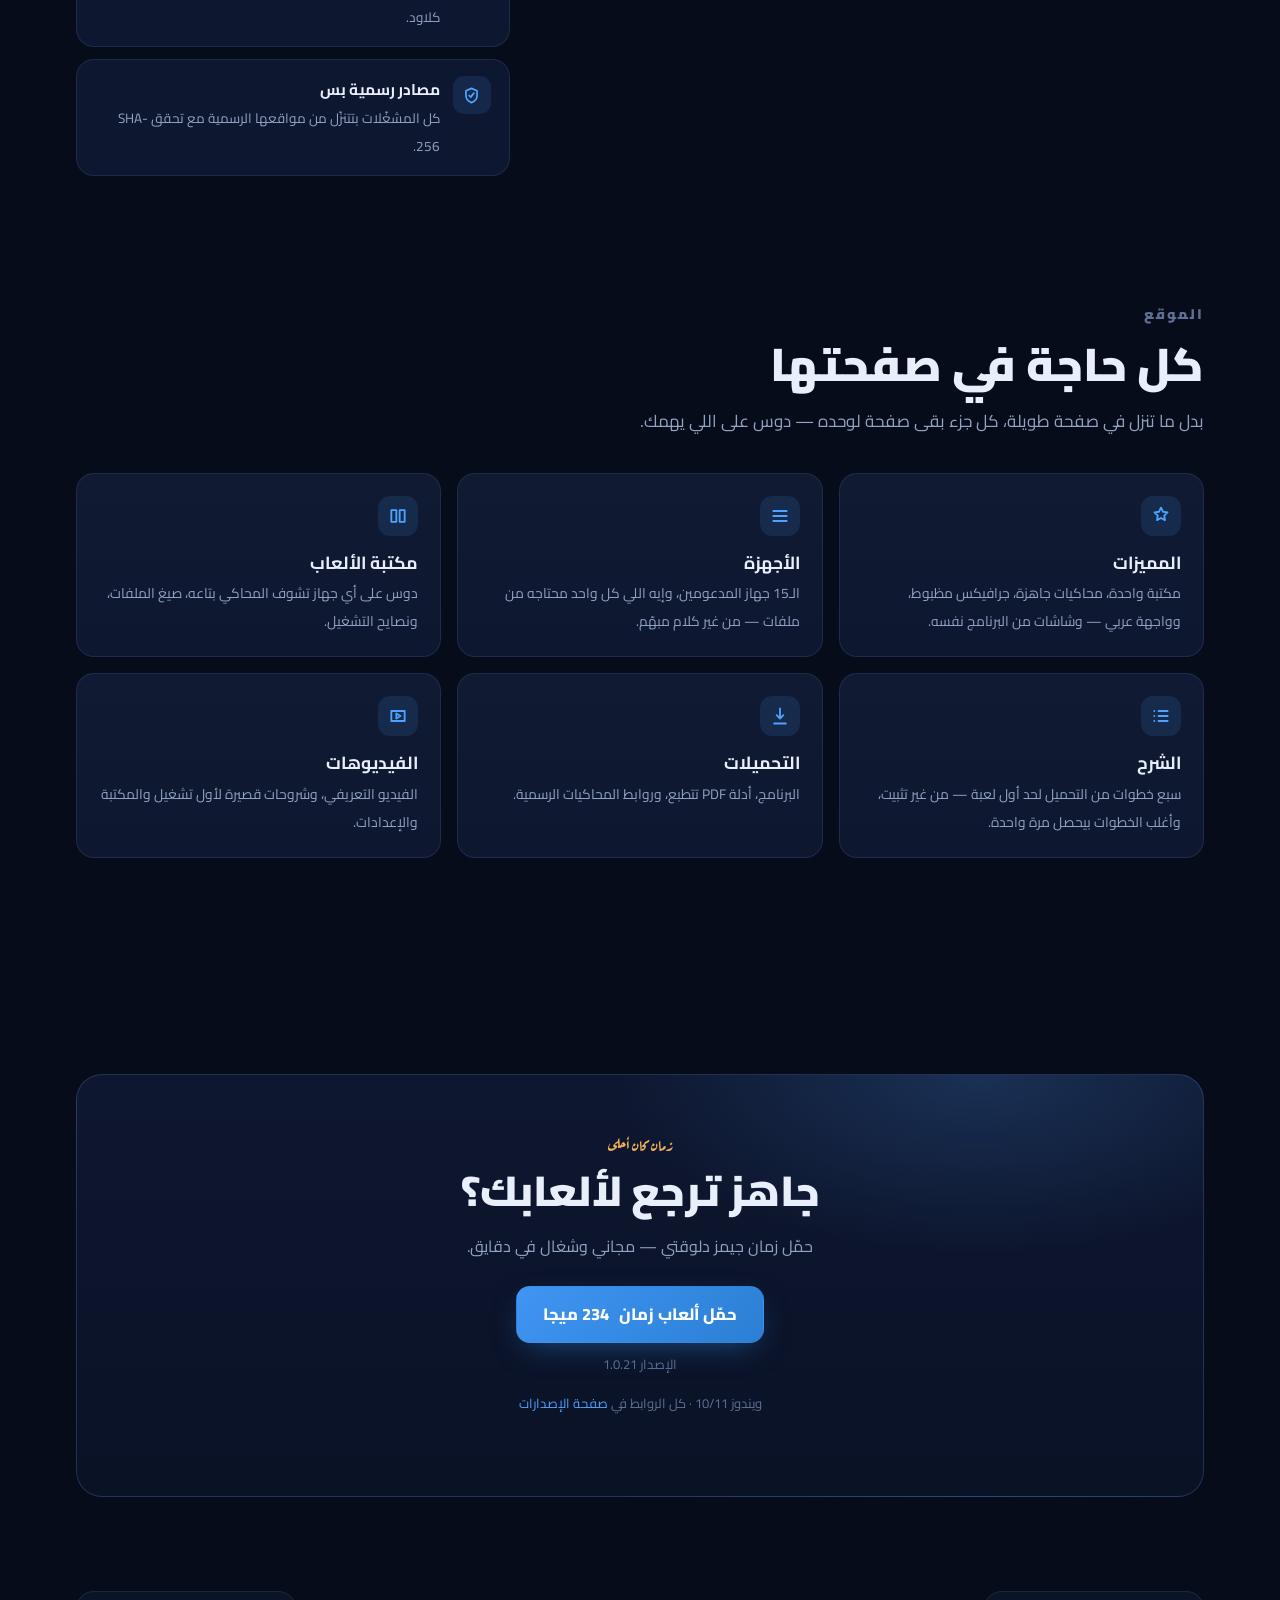
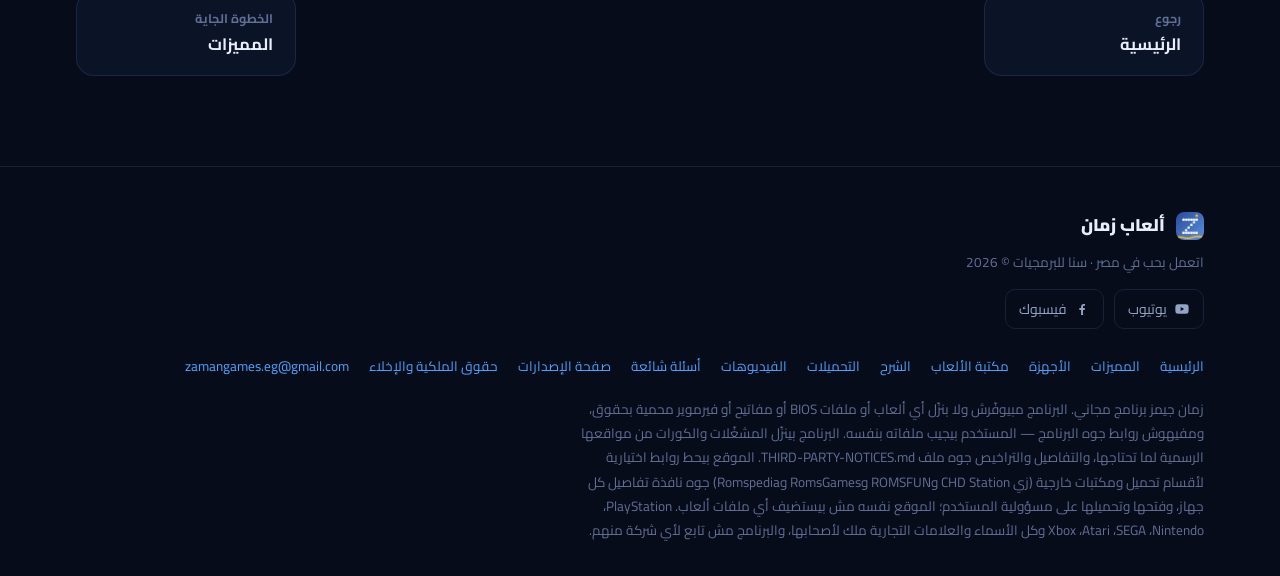
==== commit bad5be5f: "Shorten stat label to keep stats on one row" ====
--- a/index.html
+++ b/index.html
@@ -57,7 +57,7 @@
       <p class="ver-line" style="margin:12px 0 0;font-size:14px;color:var(--dim)"><span class="js-ver-hero">آخر إصدار: 1.0.21</span> · <a href="https://github.com/ZamanGame/zamangames-releases/releases/latest" target="_blank" rel="noopener" style="color:var(--acc)">كل الإصدارات</a></p>
       <div class="stats">
         <div class="stat"><b>15</b><span>جهاز مدعوم</span></div>
-        <div class="stat"><b>بضغطة واحدة</b><span>المحاكيات والكورات من مصدرها الرسمي</span></div>
+        <div class="stat"><b>بضغطة</b><span>المحاكيات والكورات من مصدرها الرسمي</span></div>
         <div class="stat"><b>1</b><span>نسخة محمولة بلا تثبيت</span></div>
         <div class="stat"><b>مجاني</b><span>من غير إعلانات أو تتبع</span></div>
       </div>
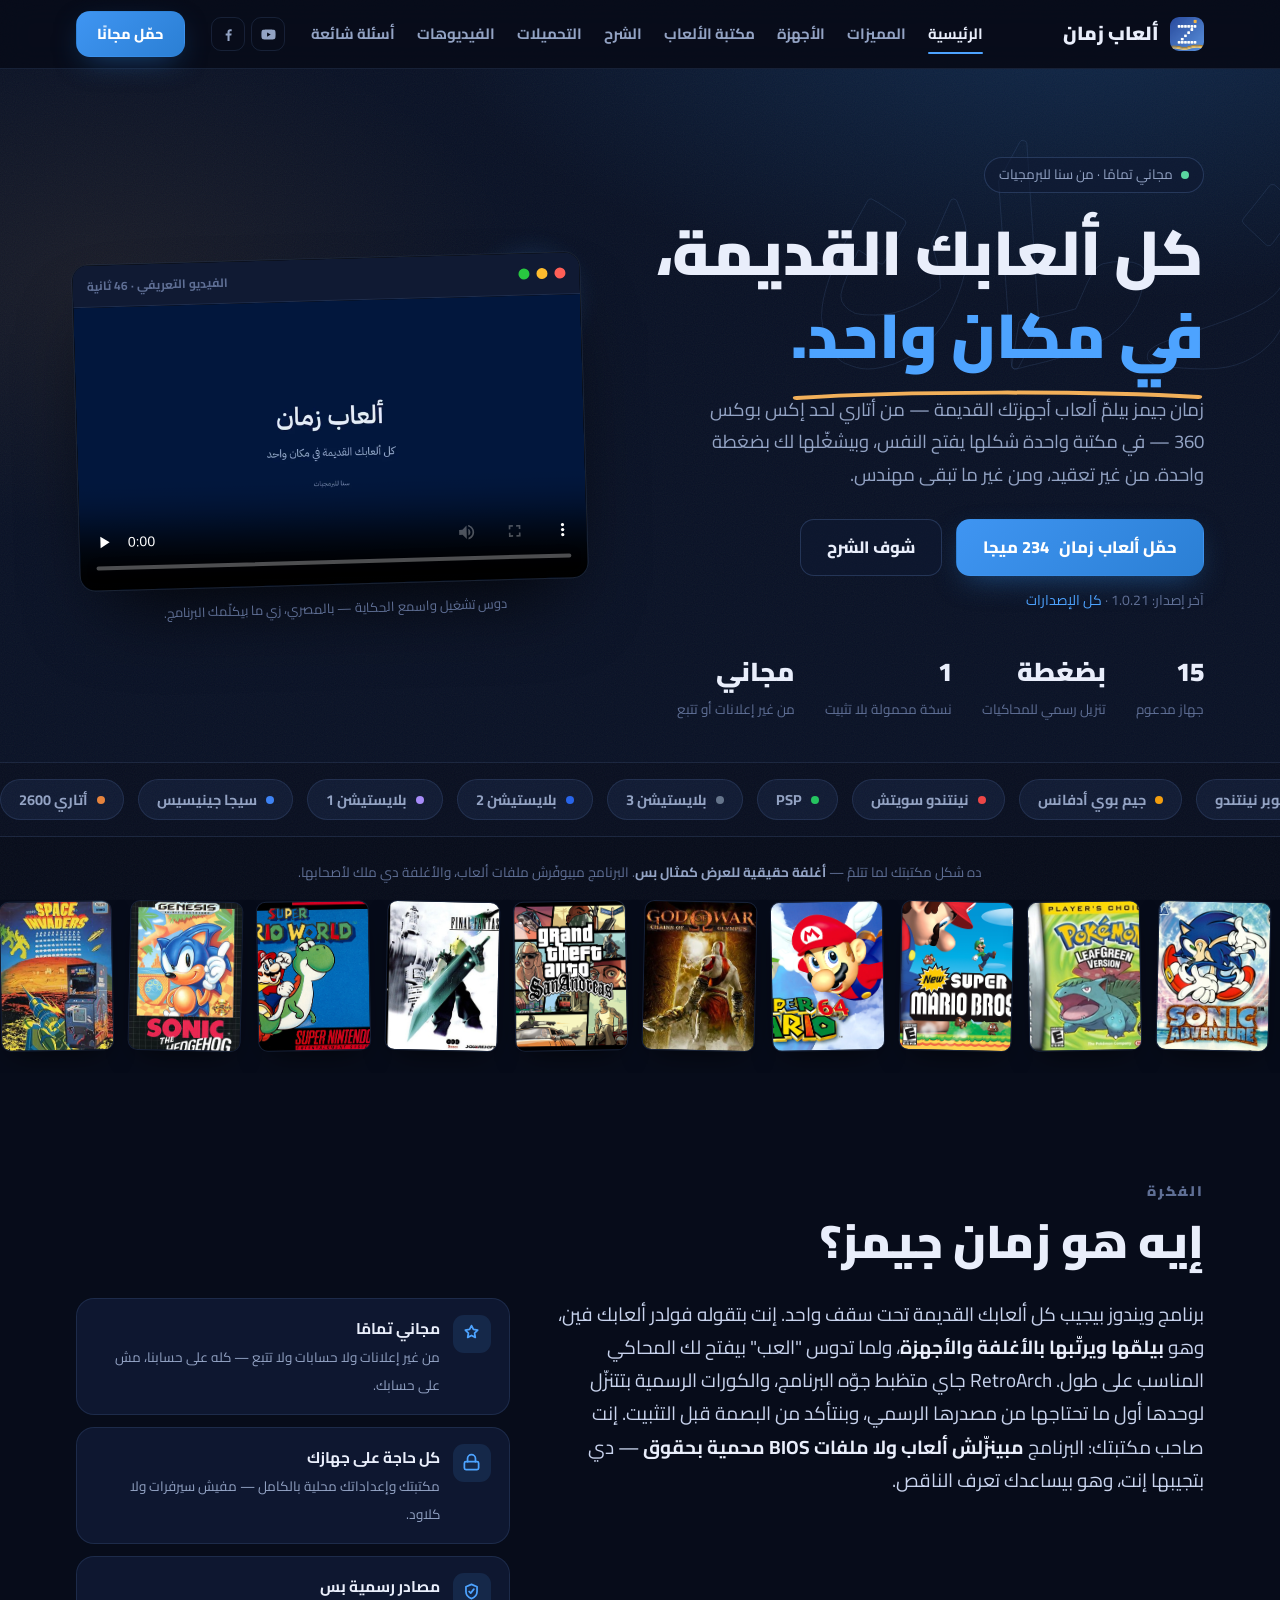
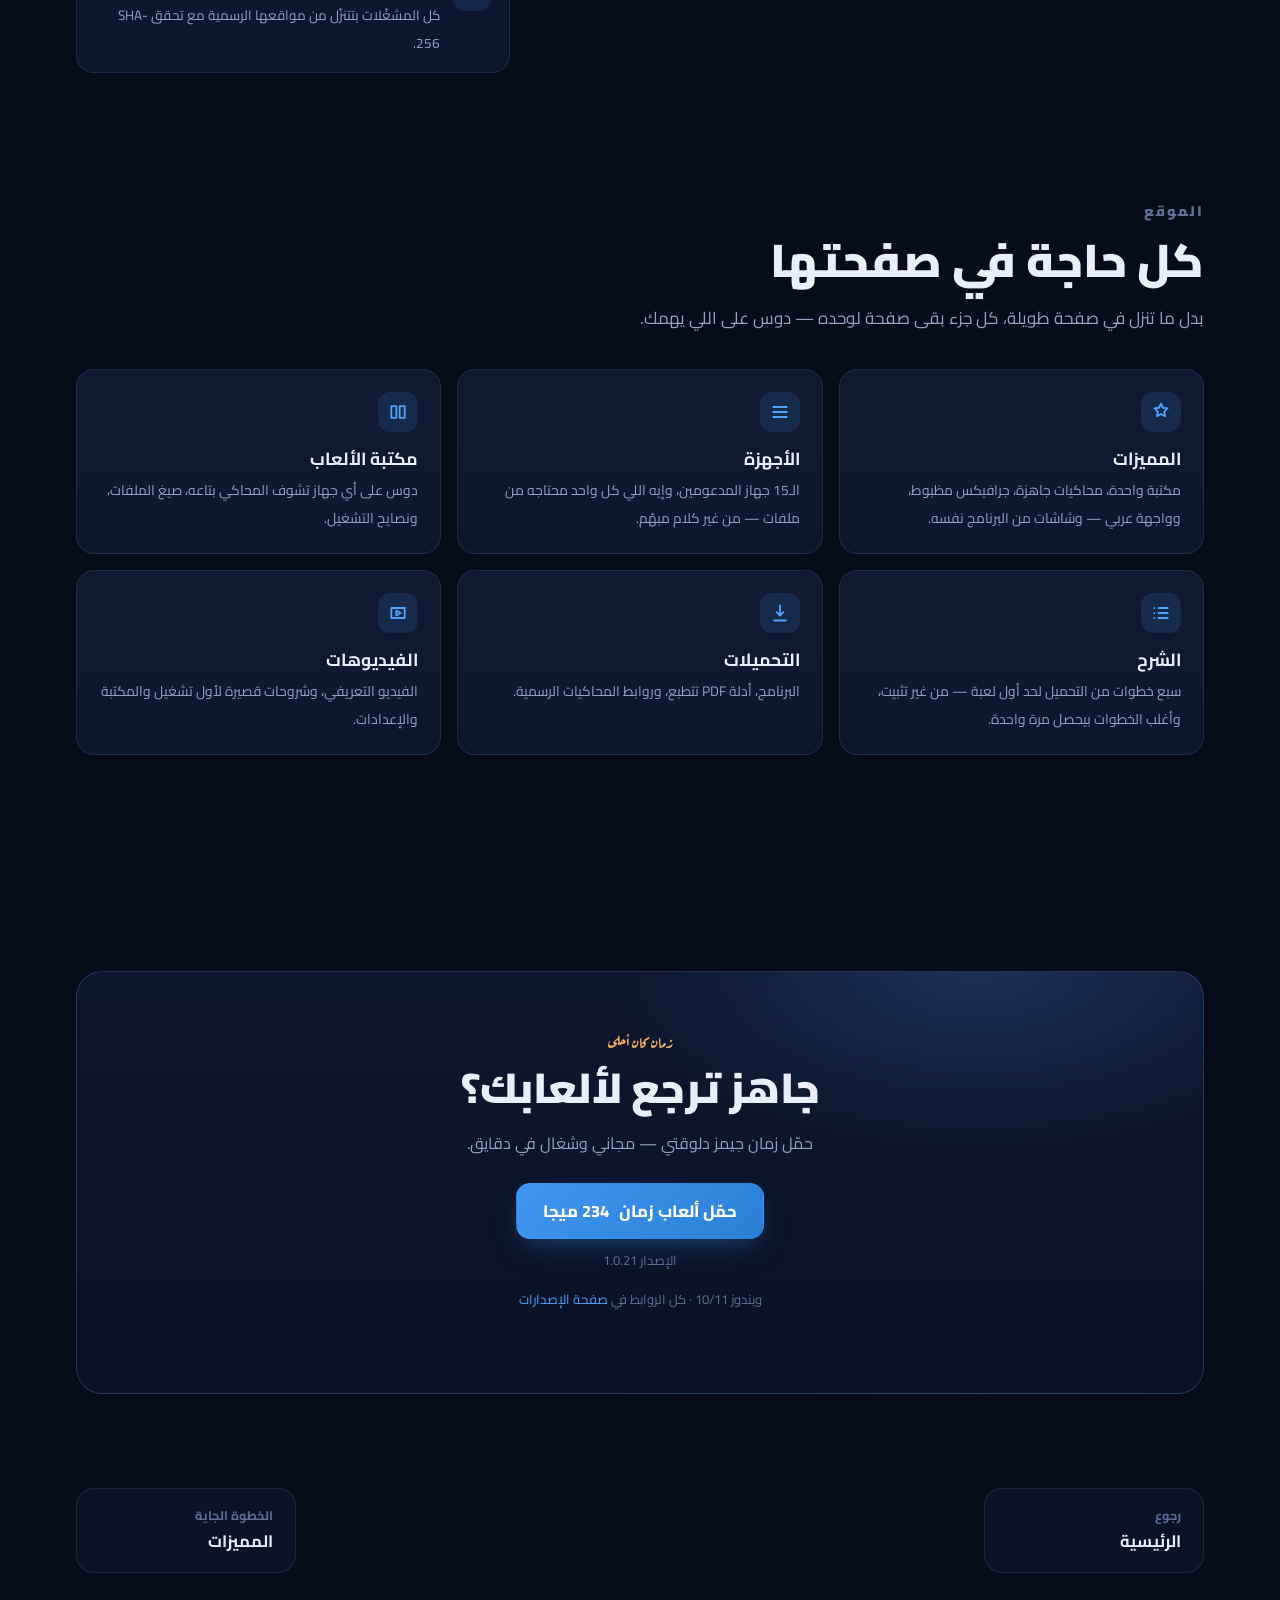
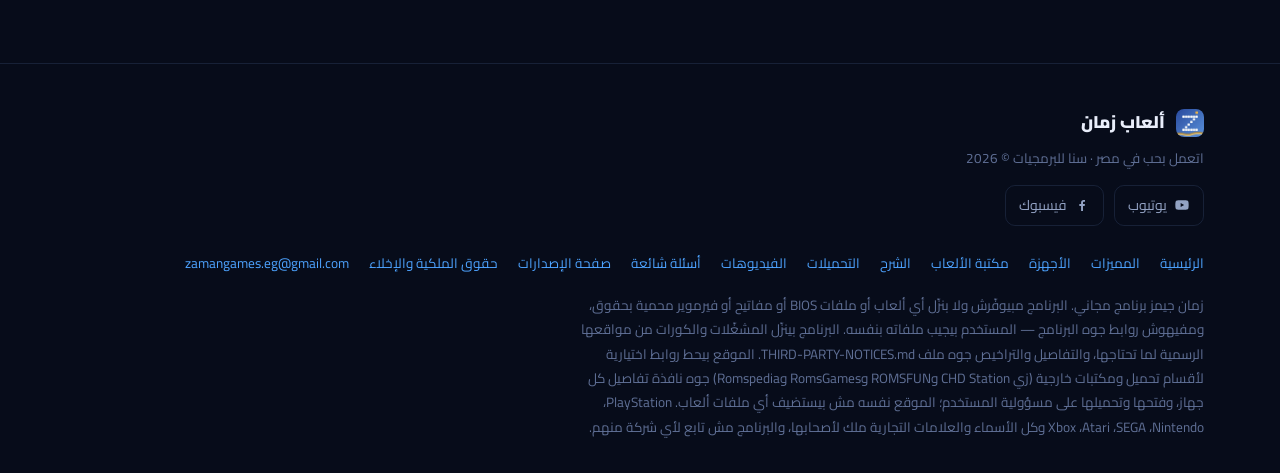
==== commit 748ef921: "Shorten stat sublabel to fit one row" ====
--- a/index.html
+++ b/index.html
@@ -57,7 +57,7 @@
       <p class="ver-line" style="margin:12px 0 0;font-size:14px;color:var(--dim)"><span class="js-ver-hero">آخر إصدار: 1.0.21</span> · <a href="https://github.com/ZamanGame/zamangames-releases/releases/latest" target="_blank" rel="noopener" style="color:var(--acc)">كل الإصدارات</a></p>
       <div class="stats">
         <div class="stat"><b>15</b><span>جهاز مدعوم</span></div>
-        <div class="stat"><b>بضغطة</b><span>المحاكيات والكورات من مصدرها الرسمي</span></div>
+        <div class="stat"><b>بضغطة</b><span>تنزيل رسمي للمحاكيات</span></div>
         <div class="stat"><b>1</b><span>نسخة محمولة بلا تثبيت</span></div>
         <div class="stat"><b>مجاني</b><span>من غير إعلانات أو تتبع</span></div>
       </div>
